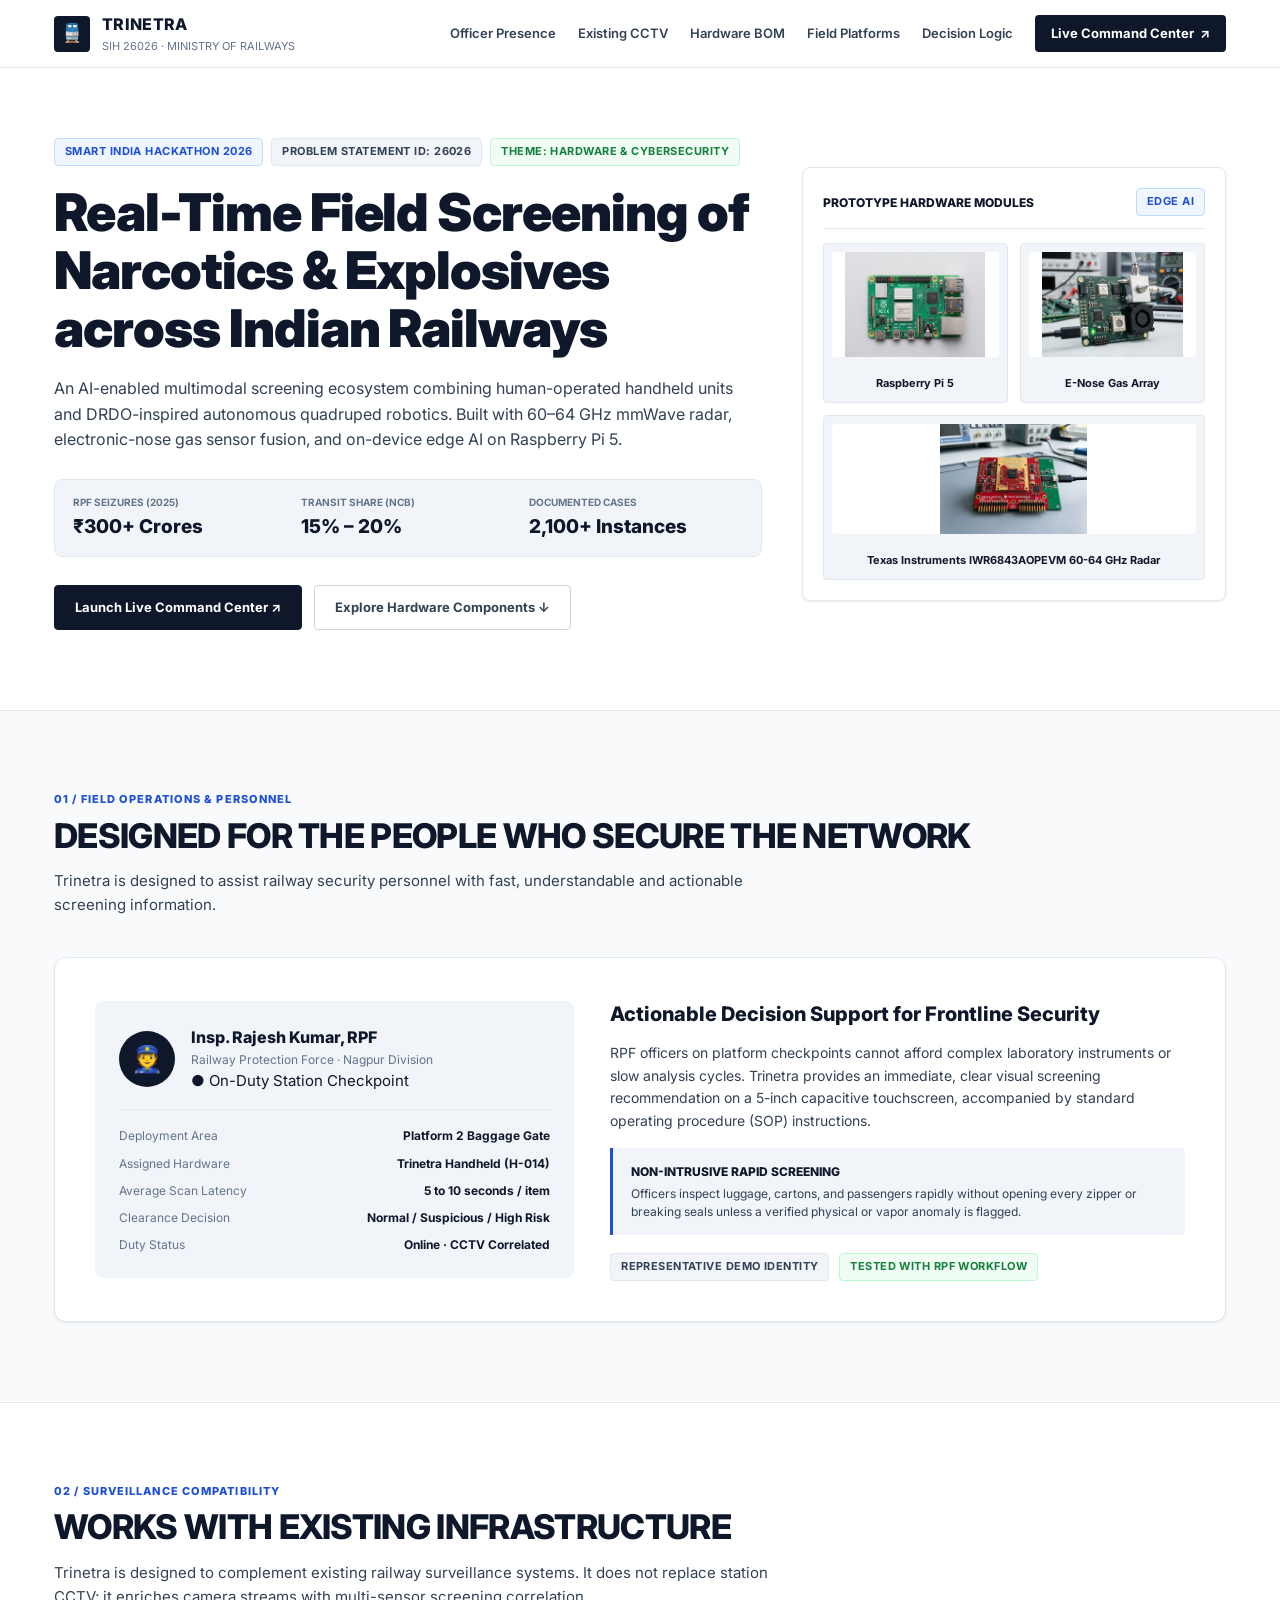
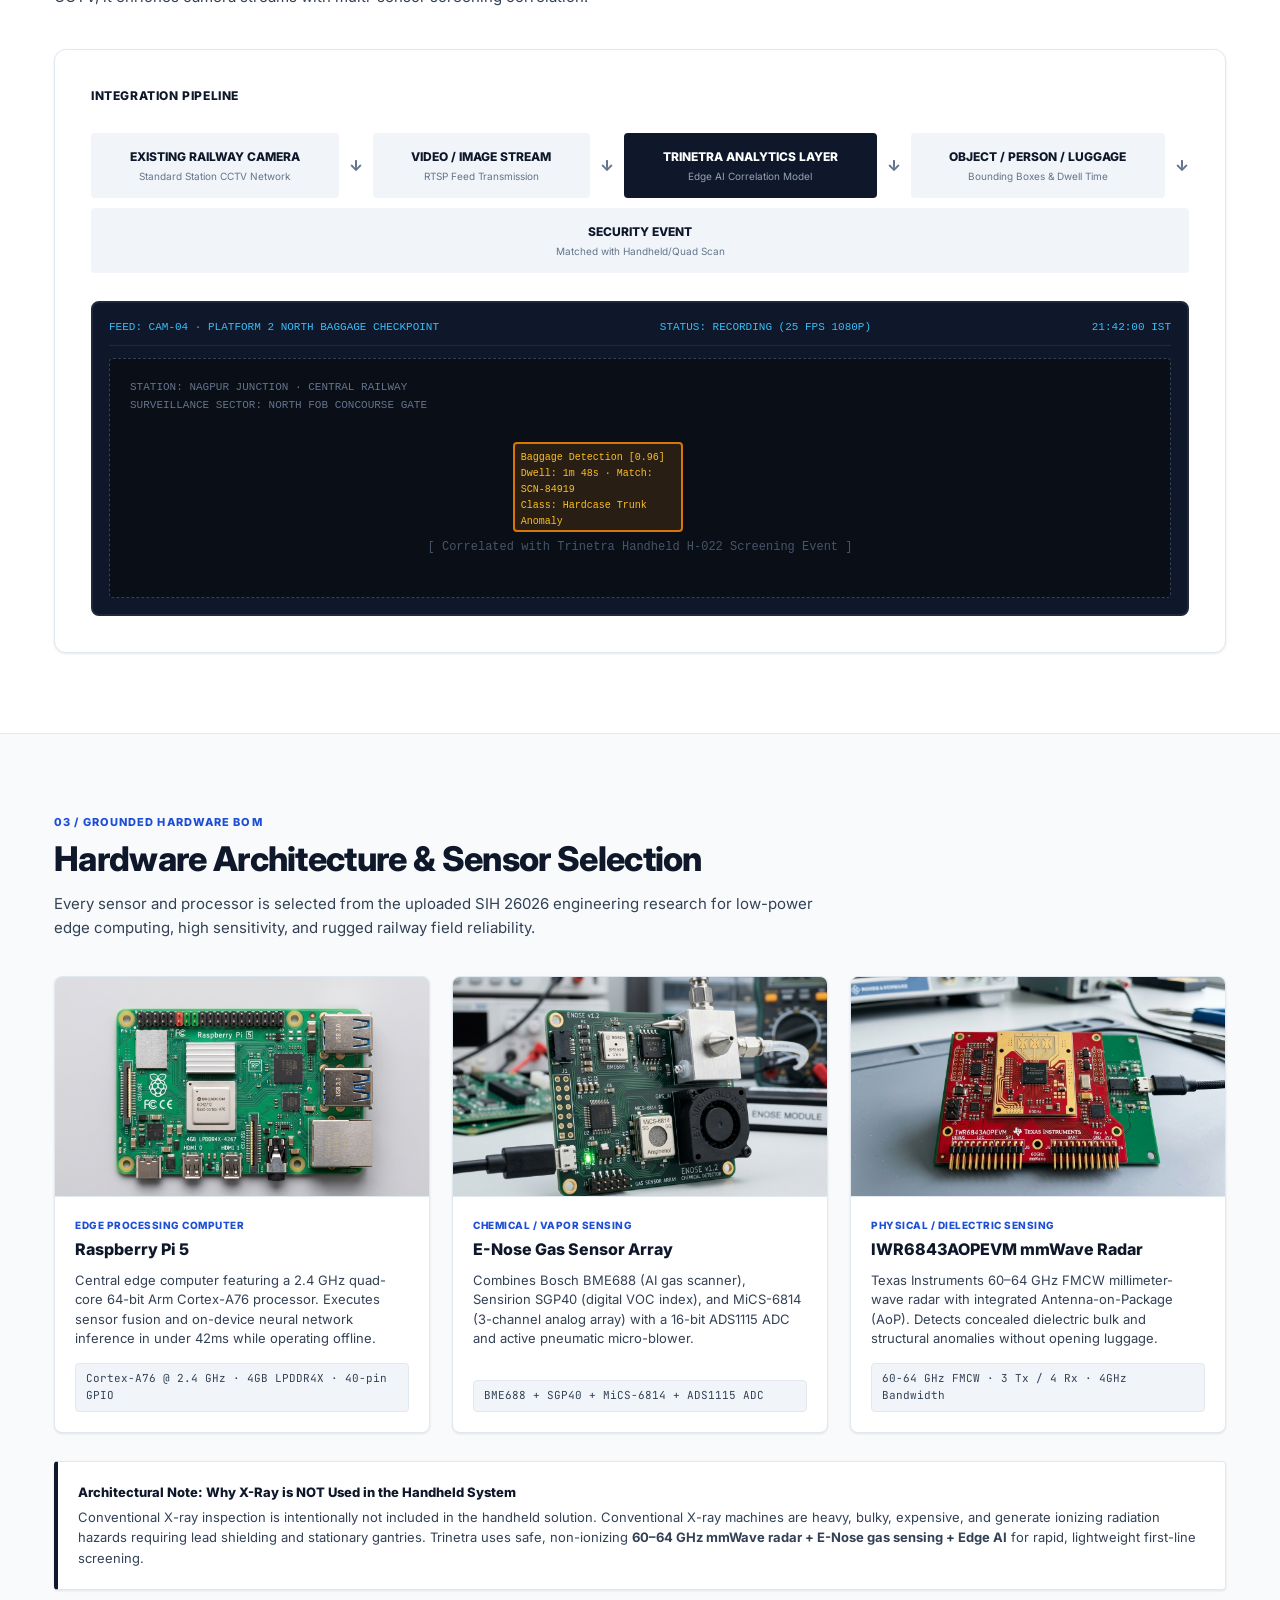
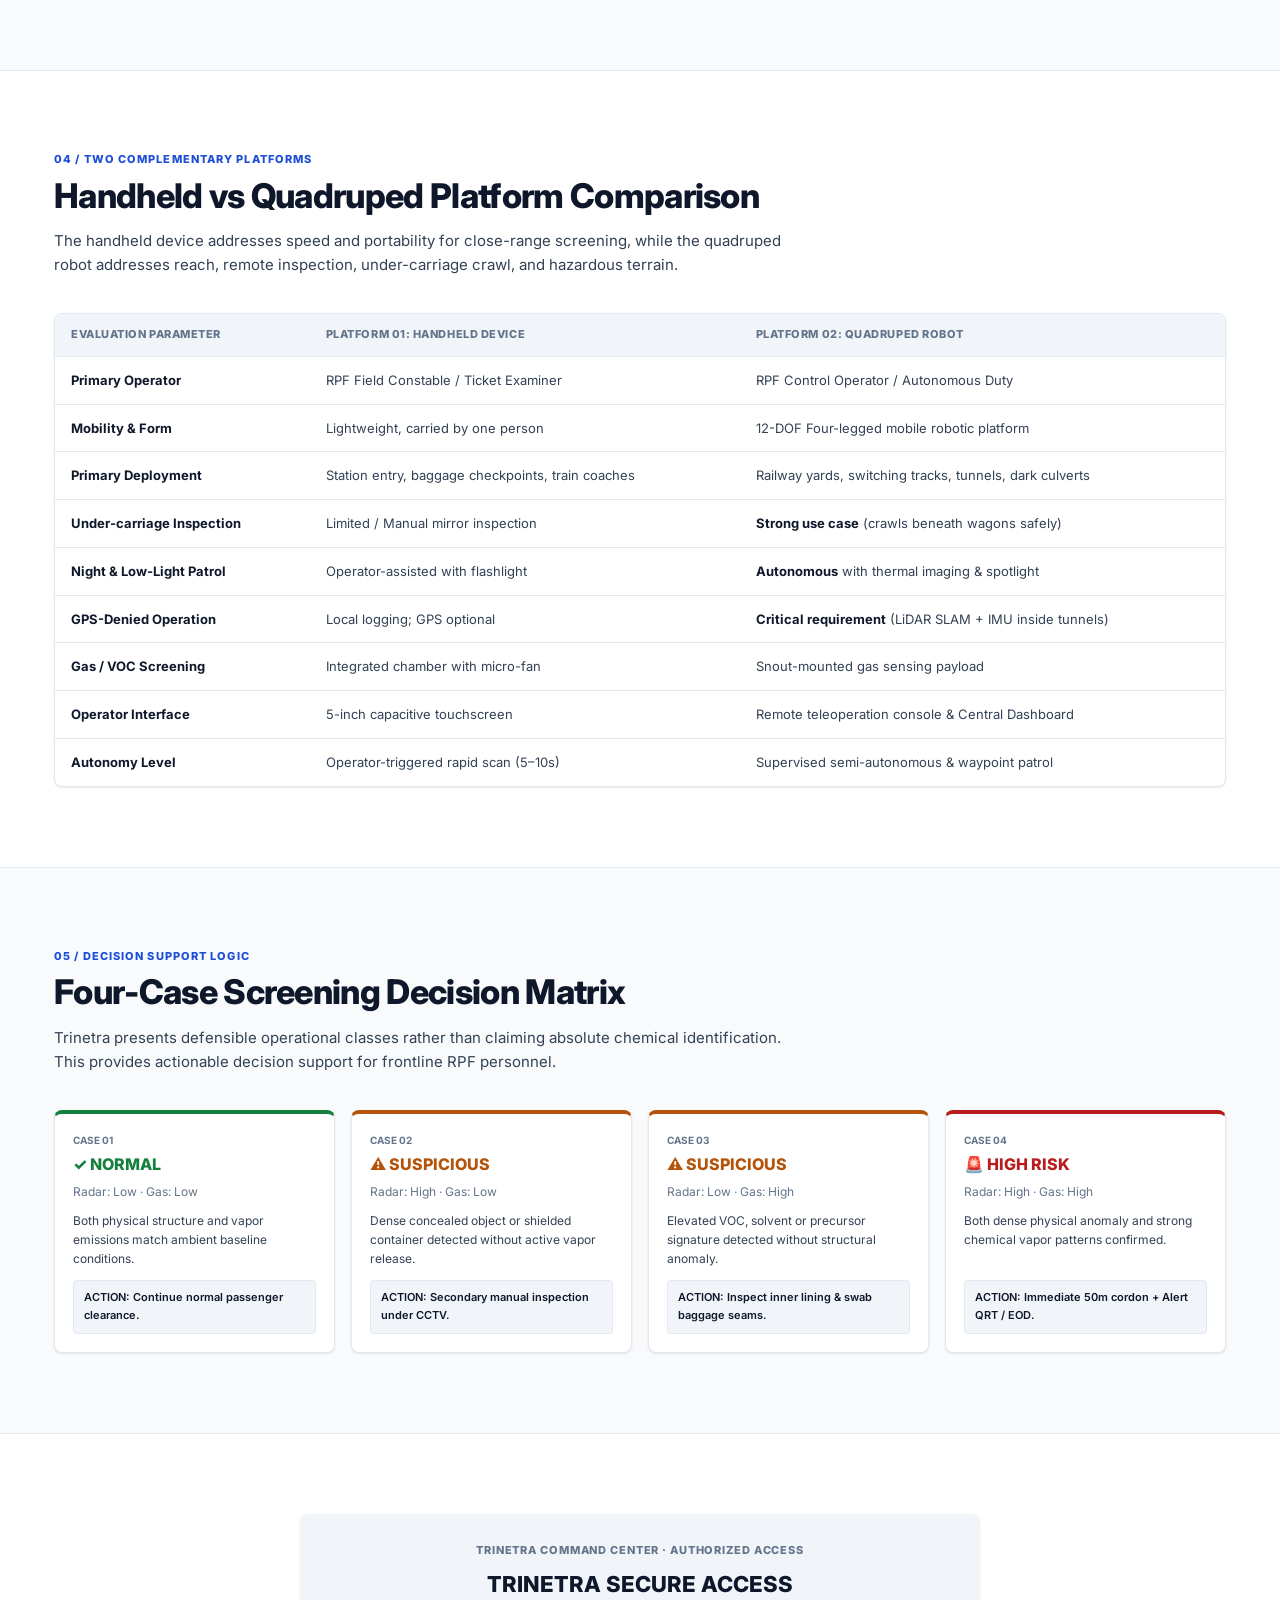
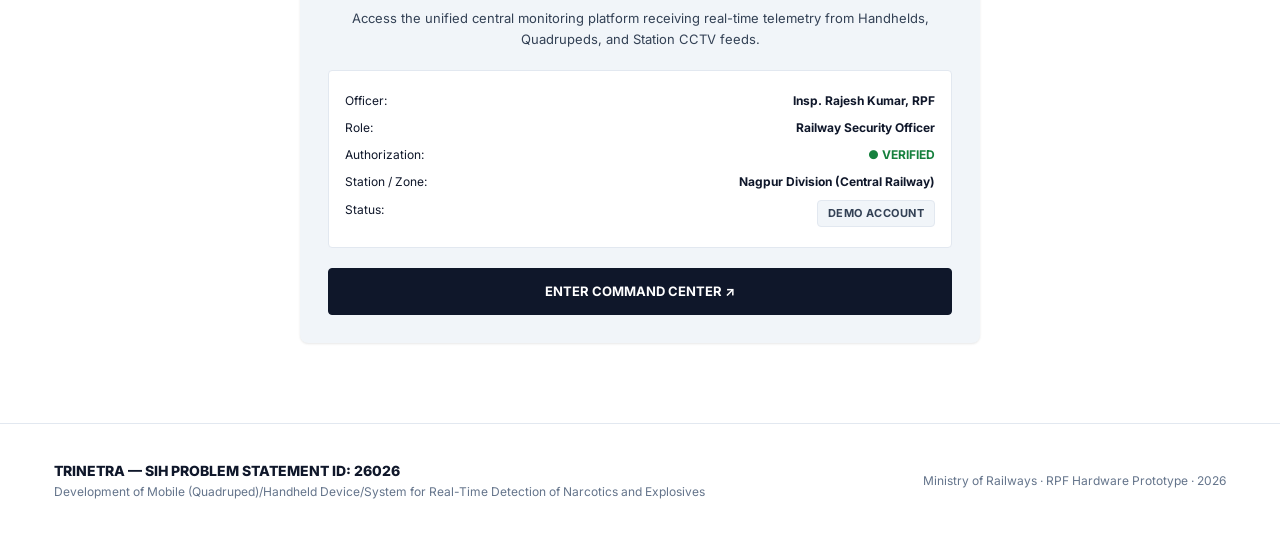
==== trinetra_v2/index.html @ 5d135a39 "Initial commit: TriNetra SIH 26026 website and command center" ====
<!doctype html>
<html lang="en">
<head>
  <meta charset="utf-8">
  <meta name="viewport" content="width=device-width, initial-scale=1">
  <title>TRINETRA — Railway Narcotics & Explosives Detection System (SIH 26026)</title>
  
  <!-- Clean High-Readability Fonts -->
  <link rel="preconnect" href="https://fonts.googleapis.com">
  <link rel="preconnect" href="https://fonts.gstatic.com" crossorigin>
  <link href="https://fonts.googleapis.com/css2?family=Inter:wght@400;500;600;700;800;900&family=JetBrains+Mono:wght@400;500;600&display=swap" rel="stylesheet">

  <style>
    /* ==========================================================================
       RESTRAINED RAILWAY CONTROL ROOM PALETTE
       Primary: Deep navy / charcoal
       Background: Very light neutral gray / off-white
       Surface: Pure white
       Text: Dark charcoal / navy
       Accent: Professional railway blue
       Status: Green (Clear), Amber (Check), Red (Alert), Gray (Offline)
       Rules: No neon, no excessive cyan, no cyberpunk, no glowing cards
       ========================================================================== */
    :root {
      --bg: #f8fafc;
      --surface: #ffffff;
      --surface-subtle: #f1f5f9;
      --border: #e2e8f0;
      --border-dark: #cbd5e1;

      --text-primary: #0f172a;
      --text-secondary: #334155;
      --text-muted: #64748b;
      --text-dim: #94a3b8;

      --navy: #0f172a;
      --navy-header: #0b192c;
      --blue: #1d4ed8;
      --blue-subtle: #eff6ff;
      --blue-border: #bfdbfe;

      --green: #15803d;
      --green-bg: #f0fdf4;
      --green-border: #bbf7d0;

      --amber: #b45309;
      --amber-bg: #fffbeb;
      --amber-border: #fed7aa;

      --red: #b91c1c;
      --red-bg: #fef2f2;
      --red-border: #fecaca;

      --radius-sm: 4px;
      --radius-md: 8px;
      --radius-lg: 12px;
      --radius-full: 9999px;

      --shadow-sm: 0 1px 3px rgba(0,0,0,0.06), 0 1px 2px rgba(0,0,0,0.04);
      --shadow-md: 0 4px 6px -1px rgba(0,0,0,0.06), 0 2px 4px -1px rgba(0,0,0,0.04);

      --max-w: 1220px;
    }

    * { box-sizing: border-box; margin: 0; padding: 0; }
    html { scroll-behavior: smooth; }
    body {
      background-color: var(--bg);
      color: var(--text-primary);
      font-family: 'Inter', -apple-system, BlinkMacSystemFont, "Segoe UI", Roboto, sans-serif;
      line-height: 1.6;
      font-size: 15px;
      -webkit-font-smoothing: antialiased;
    }

    a { color: inherit; text-decoration: none; }
    code { font-family: 'JetBrains Mono', monospace; font-size: 0.9em; }

    .container { max-width: var(--max-w); margin: 0 auto; padding: 0 24px; }
    .section { padding: 80px 0; border-top: 1px solid var(--border); }

    /* Restrained Badges */
    .badge {
      display: inline-flex;
      align-items: center;
      gap: 6px;
      padding: 4px 10px;
      border-radius: var(--radius-sm);
      font-size: 11px;
      font-weight: 700;
      letter-spacing: 0.04em;
      text-transform: uppercase;
      background: var(--surface-subtle);
      color: var(--text-secondary);
      border: 1px solid var(--border);
    }
    .badge.blue { background: var(--blue-subtle); color: var(--blue); border-color: var(--blue-border); }
    .badge.green { background: var(--green-bg); color: var(--green); border-color: var(--green-border); }
    .badge.amber { background: var(--amber-bg); color: var(--amber); border-color: var(--amber-border); }
    .badge.red { background: var(--red-bg); color: var(--red); border-color: var(--red-border); }

    /* Navigation */
    .navbar {
      height: 68px;
      background: #ffffff;
      border-bottom: 1px solid var(--border);
      position: sticky;
      top: 0;
      z-index: 1000;
    }
    .nav-inner {
      height: 100%;
      display: flex;
      align-items: center;
      justify-content: space-between;
    }
    .nav-brand {
      display: flex;
      align-items: center;
      gap: 12px;
    }
    .nav-logo-box {
      width: 36px;
      height: 36px;
      background: var(--navy);
      color: #ffffff;
      border-radius: var(--radius-sm);
      display: flex;
      align-items: center;
      justify-content: center;
      font-size: 18px;
      font-weight: 900;
    }
    .nav-title { font-size: 16px; font-weight: 800; letter-spacing: 0.02em; color: var(--navy); }
    .nav-sub { font-size: 11px; color: var(--text-muted); }
    .nav-links {
      display: flex;
      align-items: center;
      gap: 22px;
      font-size: 13px;
      font-weight: 600;
      color: var(--text-secondary);
    }
    .nav-links a:hover { color: var(--blue); }

    .btn-command-center {
      background: var(--navy);
      color: #ffffff !important;
      padding: 8px 16px;
      border-radius: var(--radius-sm);
      font-weight: 700;
      display: inline-flex;
      align-items: center;
      gap: 6px;
      transition: background 0.15s ease;
    }
    .btn-command-center:hover { background: #1e293b; }

    /* Hero */
    .hero {
      padding: 70px 0 80px;
      background: #ffffff;
    }
    .hero-grid {
      display: grid;
      grid-template-columns: 1.25fr 0.75fr;
      gap: 40px;
      align-items: center;
    }
    .hero-eyebrows {
      display: flex;
      gap: 8px;
      flex-wrap: wrap;
      margin-bottom: 18px;
    }
    .hero h1 {
      font-size: clamp(32px, 4.2vw, 52px);
      font-weight: 900;
      line-height: 1.12;
      letter-spacing: -0.02em;
      color: var(--navy);
      margin-bottom: 18px;
    }
    .hero p.lead {
      font-size: 16px;
      color: var(--text-secondary);
      line-height: 1.6;
      margin-bottom: 26px;
    }

    .hero-stats {
      display: grid;
      grid-template-columns: repeat(3, 1fr);
      gap: 14px;
      padding: 14px 18px;
      background: var(--surface-subtle);
      border: 1px solid var(--border);
      border-radius: var(--radius-md);
      margin-bottom: 28px;
    }
    .hero-stat small {
      display: block;
      font-size: 10px;
      font-weight: 700;
      text-transform: uppercase;
      color: var(--text-muted);
      margin-bottom: 2px;
    }
    .hero-stat b {
      font-size: 19px;
      font-weight: 800;
      color: var(--navy);
    }

    .hero-buttons { display: flex; gap: 12px; flex-wrap: wrap; }
    .btn {
      padding: 11px 20px;
      border-radius: var(--radius-sm);
      font-size: 13px;
      font-weight: 700;
      display: inline-flex;
      align-items: center;
      gap: 6px;
      cursor: pointer;
      transition: all 0.15s ease;
    }
    .btn.primary { background: var(--navy); color: #ffffff; border: 1px solid var(--navy); }
    .btn.primary:hover { background: #1e293b; }
    .btn.outline { background: #ffffff; color: var(--text-secondary); border: 1px solid var(--border-dark); }
    .btn.outline:hover { background: var(--surface-subtle); }

    /* Section Headings */
    .section-eyebrow {
      font-size: 11px;
      font-weight: 800;
      letter-spacing: 0.1em;
      text-transform: uppercase;
      color: var(--blue);
      margin-bottom: 6px;
    }
    .section-title {
      font-size: clamp(24px, 3vw, 34px);
      font-weight: 800;
      letter-spacing: -0.02em;
      color: var(--navy);
      line-height: 1.25;
      margin-bottom: 12px;
    }
    .section-desc {
      font-size: 15px;
      color: var(--text-secondary);
      max-width: 760px;
      line-height: 1.6;
    }

    /* ==========================================================================
       SECTION: REAL HUMAN / OFFICER PRESENCE
       ========================================================================== */
    .officer-section {
      background: #ffffff;
      border: 1px solid var(--border);
      border-radius: var(--radius-lg);
      padding: 40px;
      display: grid;
      grid-template-columns: 1fr 1.2fr;
      gap: 36px;
      align-items: center;
      box-shadow: var(--shadow-sm);
      margin-top: 40px;
    }
    .officer-badge-card {
      background: var(--surface-subtle);
      border: 1px solid var(--border-medium);
      border-radius: var(--radius-md);
      padding: 24px;
      display: flex;
      flex-direction: column;
      gap: 16px;
    }
    .officer-avatar-box {
      display: flex;
      align-items: center;
      gap: 16px;
      padding-bottom: 16px;
      border-bottom: 1px solid var(--border);
    }
    .officer-emblem {
      width: 56px;
      height: 56px;
      background: var(--navy);
      color: #ffffff;
      border-radius: 50%;
      display: flex;
      align-items: center;
      justify-content: center;
      font-size: 26px;
      font-weight: 900;
    }
    .officer-identity h4 { font-size: 16px; font-weight: 800; color: var(--navy); }
    .officer-identity div { font-size: 12px; color: var(--text-muted); }

    .officer-specs-list {
      display: flex;
      flex-direction: column;
      gap: 8px;
    }
    .officer-spec-item {
      display: flex;
      justify-content: space-between;
      font-size: 12px;
    }
    .officer-spec-item span { color: var(--text-muted); }
    .officer-spec-item b { color: var(--navy); }

    /* ==========================================================================
       SECTION: WORKS WITH EXISTING INFRASTRUCTURE (CCTV INTEGRATION)
       ========================================================================== */
    .cctv-infra-card {
      background: #ffffff;
      border: 1px solid var(--border);
      border-radius: var(--radius-lg);
      padding: 36px;
      box-shadow: var(--shadow-sm);
      margin-top: 40px;
    }
    .cctv-flow-container {
      display: flex;
      align-items: center;
      justify-content: space-between;
      margin: 28px 0;
      gap: 10px;
      flex-wrap: wrap;
    }
    .cctv-flow-node {
      background: var(--surface-subtle);
      border: 1px solid var(--border-medium);
      border-radius: var(--radius-sm);
      padding: 14px;
      text-align: center;
      flex-grow: 1;
    }
    .cctv-flow-node.active-node {
      background: var(--navy);
      color: #ffffff;
      border-color: var(--navy);
    }
    .cctv-flow-node.active-node small { color: #94a3b8; }
    .cctv-flow-title { font-size: 12px; font-weight: 800; text-transform: uppercase; margin-bottom: 2px; }
    .cctv-flow-node small { display: block; font-size: 10px; color: var(--text-muted); }
    .cctv-flow-arrow { font-weight: 800; color: var(--text-muted); }

    /* CCTV Camera Frame Display */
    .cctv-display-box {
      background: #0f172a;
      border-radius: var(--radius-md);
      padding: 16px;
      border: 2px solid #1e293b;
      color: #ffffff;
      position: relative;
    }
    .cctv-display-top {
      display: flex;
      justify-content: space-between;
      font-family: monospace;
      font-size: 11px;
      color: #38bdf8;
      margin-bottom: 12px;
      padding-bottom: 8px;
      border-bottom: 1px solid #1e293b;
    }
    .cctv-frame-mock {
      background: #090e17;
      border: 1px dashed #334155;
      height: 240px;
      border-radius: var(--radius-sm);
      position: relative;
      overflow: hidden;
      display: flex;
      align-items: center;
      justify-content: center;
    }
    .cctv-box-overlay {
      position: absolute;
      border: 2px solid #d97706;
      background: rgba(217, 119, 6, 0.15);
      border-radius: 4px;
      padding: 6px;
      font-family: monospace;
      font-size: 10px;
      color: #fbbf24;
      left: 38%;
      top: 35%;
      width: 170px;
      height: 90px;
      display: flex;
      flex-direction: column;
      justify-content: space-between;
    }

    /* ==========================================================================
       HARDWARE GALLERY (RASPBERRY PI 5, E-NOSE, MMWAVE RADAR)
       ========================================================================== */
    .hw-gallery-grid {
      display: grid;
      grid-template-columns: repeat(3, 1fr);
      gap: 22px;
      margin-top: 36px;
    }
    .hw-item-card {
      background: #ffffff;
      border: 1px solid var(--border);
      border-radius: var(--radius-md);
      overflow: hidden;
      box-shadow: var(--shadow-sm);
      display: flex;
      flex-direction: column;
      transition: transform 0.15s ease, box-shadow 0.15s ease;
    }
    .hw-item-card:hover {
      transform: translateY(-2px);
      box-shadow: var(--shadow-md);
      border-color: var(--border-dark);
    }
    .hw-img-container {
      width: 100%;
      height: 220px;
      background: #f8fafc;
      border-bottom: 1px solid var(--border);
      position: relative;
      overflow: hidden;
    }
    .hw-img-container img {
      width: 100%;
      height: 100%;
      object-fit: cover;
    }
    .hw-item-body {
      padding: 20px;
      display: flex;
      flex-direction: column;
      flex-grow: 1;
      justify-content: space-between;
    }
    .hw-tag {
      font-size: 10px;
      font-weight: 800;
      text-transform: uppercase;
      letter-spacing: 0.05em;
      color: var(--blue);
      margin-bottom: 4px;
    }
    .hw-name {
      font-size: 16px;
      font-weight: 800;
      color: var(--navy);
      margin-bottom: 8px;
    }
    .hw-text {
      font-size: 13px;
      color: var(--text-secondary);
      line-height: 1.5;
      margin-bottom: 14px;
    }
    .hw-spec-pill {
      background: var(--surface-subtle);
      border: 1px solid var(--border);
      padding: 6px 10px;
      border-radius: var(--radius-sm);
      font-size: 11px;
      color: var(--text-secondary);
      font-family: 'JetBrains Mono', monospace;
    }

    /* Comparison Table */
    .compare-container {
      background: #ffffff;
      border: 1px solid var(--border);
      border-radius: var(--radius-md);
      overflow: hidden;
      box-shadow: var(--shadow-sm);
      margin-top: 36px;
    }
    .clean-table {
      width: 100%;
      border-collapse: collapse;
      font-size: 13px;
      text-align: left;
    }
    .clean-table th {
      background: var(--surface-subtle);
      padding: 12px 16px;
      font-size: 11px;
      font-weight: 800;
      text-transform: uppercase;
      letter-spacing: 0.05em;
      color: var(--text-muted);
      border-bottom: 1px solid var(--border);
    }
    .clean-table td {
      padding: 13px 16px;
      border-bottom: 1px solid var(--border);
      color: var(--text-secondary);
    }
    .clean-table tr:last-child td { border-bottom: none; }
    .clean-table tr:hover td { background: var(--surface-subtle); }
    .clean-table td b { color: var(--navy); }

    /* Four-Case Decision Matrix */
    .decision-grid {
      display: grid;
      grid-template-columns: repeat(4, 1fr);
      gap: 16px;
      margin-top: 36px;
    }
    .decision-card {
      background: #ffffff;
      border: 1px solid var(--border);
      border-radius: var(--radius-md);
      padding: 18px;
      box-shadow: var(--shadow-sm);
      display: flex;
      flex-direction: column;
      justify-content: space-between;
    }
    .decision-card.c-normal { border-top: 4px solid var(--green); }
    .decision-card.c-check { border-top: 4px solid var(--amber); }
    .decision-card.c-alert { border-top: 4px solid var(--red); }
    .decision-top { margin-bottom: 12px; }
    .decision-label { font-size: 10px; font-weight: 700; text-transform: uppercase; color: var(--text-muted); }
    .decision-heading { font-size: 16px; font-weight: 800; margin: 4px 0; }
    .decision-heading.green { color: var(--green); }
    .decision-heading.amber { color: var(--amber); }
    .decision-heading.red { color: var(--red); }
    .decision-criteria { font-size: 12px; color: var(--text-muted); margin-bottom: 10px; }
    .decision-sop {
      background: var(--surface-subtle);
      border: 1px solid var(--border);
      padding: 8px 10px;
      border-radius: var(--radius-sm);
      font-size: 11px;
      font-weight: 600;
      color: var(--text-primary);
    }

    /* Command Center Callout Banner */
    .banner-cta {
      background: var(--navy);
      color: #ffffff;
      border-radius: var(--radius-md);
      padding: 44px;
      text-align: center;
      margin-top: 60px;
    }
    .banner-cta h2 { font-size: 28px; font-weight: 900; margin-bottom: 12px; }
    .banner-cta p { font-size: 15px; color: #cbd5e1; max-width: 640px; margin: 0 auto 24px; }

    /* Footer */
    .footer {
      background: #ffffff;
      border-top: 1px solid var(--border);
      padding: 36px 0;
      font-size: 12px;
      color: var(--text-muted);
    }
    .footer-inner {
      display: flex;
      justify-content: space-between;
      align-items: center;
      flex-wrap: wrap;
      gap: 16px;
    }

    /* Responsive */
    @media (max-width: 1024px) {
      .hero-grid, .officer-section { grid-template-columns: 1fr; }
      .hw-gallery-grid, .decision-grid { grid-template-columns: repeat(2, 1fr); }
    }
    @media (max-width: 640px) {
      .hw-gallery-grid, .decision-grid { grid-template-columns: 1fr; }
      .hero-stats { grid-template-columns: 1fr; }
      .nav-links { display: none; }
    }
  </style>
</head>
<body>

  <!-- =====================================================================
       NAVIGATION
       ===================================================================== -->
  <header class="navbar">
    <div class="container nav-inner">
      <a href="index.html" class="nav-brand">
        <div class="nav-logo-box">🚆</div>
        <div>
          <div class="nav-title">TRINETRA</div>
          <div class="nav-sub">SIH 26026 · MINISTRY OF RAILWAYS</div>
        </div>
      </a>

      <nav class="nav-links">
        <a href="#officer">Officer Presence</a>
        <a href="#infrastructure">Existing CCTV</a>
        <a href="#hardware">Hardware BOM</a>
        <a href="#platforms">Field Platforms</a>
        <a href="#decision">Decision Logic</a>
        <a href="command_center.html" class="btn-command-center">
          <span>Live Command Center</span>
          <span>↗</span>
        </a>
      </nav>
    </div>
  </header>

  <!-- =====================================================================
       HERO SECTION
       ===================================================================== -->
  <section class="hero">
    <div class="container hero-grid">
      <div>
        <div class="hero-eyebrows">
          <span class="badge blue">Smart India Hackathon 2026</span>
          <span class="badge">Problem Statement ID: 26026</span>
          <span class="badge green">Theme: Hardware & Cybersecurity</span>
        </div>

        <h1>
          Real-Time Field Screening of Narcotics & Explosives across Indian Railways
        </h1>

        <p class="lead">
          An AI-enabled multimodal screening ecosystem combining human-operated handheld units and DRDO-inspired autonomous quadruped robotics. Built with 60–64 GHz mmWave radar, electronic-nose gas sensor fusion, and on-device edge AI on Raspberry Pi 5.
        </p>

        <!-- Document Metrics -->
        <div class="hero-stats">
          <div class="hero-stat">
            <small>RPF Seizures (2025)</small>
            <b>₹300+ Crores</b>
          </div>
          <div class="hero-stat">
            <small>Transit Share (NCB)</small>
            <b>15% – 20%</b>
          </div>
          <div class="hero-stat">
            <small>Documented Cases</small>
            <b>2,100+ Instances</b>
          </div>
        </div>

        <div class="hero-buttons">
          <a href="command_center.html" class="btn primary">
            <span>Launch Live Command Center ↗</span>
          </a>
          <a href="#hardware" class="btn outline">
            <span>Explore Hardware Components ↓</span>
          </a>
        </div>
      </div>

      <!-- Right Stage: Hardware Preview Box -->
      <div class="hero-card" style="background:#ffffff; border:1px solid var(--border); border-radius:var(--radius-md); padding:20px; box-shadow:var(--shadow-sm);">
        <div style="display:flex; justify-content:space-between; align-items:center; padding-bottom:12px; border-bottom:1px solid var(--border); margin-bottom:14px;">
          <span style="font-size:12px; font-weight:800; text-transform:uppercase; color:var(--navy);">Prototype Hardware Modules</span>
          <span class="badge blue">Edge AI</span>
        </div>

        <div style="display:grid; grid-template-columns:1fr 1fr; gap:12px; margin-bottom:12px;">
          <div style="background:var(--surface-subtle); border:1px solid var(--border); border-radius:var(--radius-sm); padding:8px; text-align:center;">
            <img src="assets/raspberry_pi_5.jpg" alt="Raspberry Pi 5" style="width:100%; height:105px; object-fit:contain; border-radius:4px; margin-bottom:6px; background:#fff;">
            <span style="font-size:11px; font-weight:700;">Raspberry Pi 5</span>
          </div>
          <div style="background:var(--surface-subtle); border:1px solid var(--border); border-radius:var(--radius-sm); padding:8px; text-align:center;">
            <img src="assets/enose_sensor.jpg" alt="E-Nose Gas Array" style="width:100%; height:105px; object-fit:contain; border-radius:4px; margin-bottom:6px; background:#fff;">
            <span style="font-size:11px; font-weight:700;">E-Nose Gas Array</span>
          </div>
        </div>

        <div style="background:var(--surface-subtle); border:1px solid var(--border); border-radius:var(--radius-sm); padding:8px; text-align:center;">
          <img src="assets/mmwave_radar.jpg" alt="IWR6843AOPEVM mmWave Radar" style="width:100%; height:110px; object-fit:contain; border-radius:4px; margin-bottom:6px; background:#fff;">
          <span style="font-size:11px; font-weight:700;">Texas Instruments IWR6843AOPEVM 60-64 GHz Radar</span>
        </div>
      </div>
    </div>
  </section>

  <!-- =====================================================================
       SECTION: REAL HUMAN / OFFICER PRESENCE
       ===================================================================== -->
  <section class="section" id="officer">
    <div class="container">
      <div class="section-eyebrow">01 / FIELD OPERATIONS & PERSONNEL</div>
      <h2 class="section-title">DESIGNED FOR THE PEOPLE WHO SECURE THE NETWORK</h2>
      <p class="section-desc">
        Trinetra is designed to assist railway security personnel with fast, understandable and actionable screening information.
      </p>

      <div class="officer-section">
        <!-- Representative Security Officer Card -->
        <div class="officer-badge-card">
          <div class="officer-avatar-box">
            <div class="officer-emblem">👮</div>
            <div class="officer-identity">
              <h4>Insp. Rajesh Kumar, RPF</h4>
              <div>Railway Protection Force · Nagpur Division</div>
              <span class="status-tag clear" style="margin-top:4px;">● On-Duty Station Checkpoint</span>
            </div>
          </div>

          <div class="officer-specs-list">
            <div class="officer-spec-item"><span>Deployment Area</span><b>Platform 2 Baggage Gate</b></div>
            <div class="officer-spec-item"><span>Assigned Hardware</span><b>Trinetra Handheld (H-014)</b></div>
            <div class="officer-spec-item"><span>Average Scan Latency</span><b>5 to 10 seconds / item</b></div>
            <div class="officer-spec-item"><span>Clearance Decision</span><b>Normal / Suspicious / High Risk</b></div>
            <div class="officer-spec-item"><span>Duty Status</span><b>Online · CCTV Correlated</b></div>
          </div>
        </div>

        <!-- Descriptive Operational Text -->
        <div>
          <h3 style="font-size:20px; font-weight:800; color:var(--navy); margin-bottom:12px;">
            Actionable Decision Support for Frontline Security
          </h3>
          <p style="font-size:14px; color:var(--text-secondary); line-height:1.6; margin-bottom:16px;">
            RPF officers on platform checkpoints cannot afford complex laboratory instruments or slow analysis cycles. Trinetra provides an immediate, clear visual screening recommendation on a 5-inch capacitive touchscreen, accompanied by standard operating procedure (SOP) instructions.
          </p>

          <div style="background:var(--surface-subtle); border-left:3px solid var(--blue); padding:14px 18px; border-radius:0 4px 4px 0; margin-bottom:18px;">
            <div style="font-size:12px; font-weight:800; color:var(--navy); text-transform:uppercase; margin-bottom:4px;">NON-INTRUSIVE RAPID SCREENING</div>
            <p style="font-size:12px; color:var(--text-secondary); line-height:1.5;">
              Officers inspect luggage, cartons, and passengers rapidly without opening every zipper or breaking seals unless a verified physical or vapor anomaly is flagged.
            </p>
          </div>

          <div style="display:flex; gap:10px;">
            <span class="badge">Representative Demo Identity</span>
            <span class="badge green">Tested with RPF Workflow</span>
          </div>
        </div>
      </div>
    </div>
  </section>

  <!-- =====================================================================
       SECTION: WORKS WITH EXISTING INFRASTRUCTURE (CCTV INTEGRATION)
       ===================================================================== -->
  <section class="section" id="infrastructure" style="background:#ffffff;">
    <div class="container">
      <div class="section-eyebrow">02 / SURVEILLANCE COMPATIBILITY</div>
      <h2 class="section-title">WORKS WITH EXISTING INFRASTRUCTURE</h2>
      <p class="section-desc">
        Trinetra is designed to complement existing railway surveillance systems. It does not replace station CCTV; it enriches camera streams with multi-sensor screening correlation.
      </p>

      <div class="cctv-infra-card">
        <!-- Exact Architecture Pipeline from prompt -->
        <div style="font-size:12px; font-weight:800; text-transform:uppercase; color:var(--navy); letter-spacing:0.05em;">
          INTEGRATION PIPELINE
        </div>

        <div class="cctv-flow-container">
          <div class="cctv-flow-node">
            <div class="cctv-flow-title">EXISTING RAILWAY CAMERA</div>
            <small>Standard Station CCTV Network</small>
          </div>
          <div class="cctv-flow-arrow">↓</div>
          <div class="cctv-flow-node">
            <div class="cctv-flow-title">VIDEO / IMAGE STREAM</div>
            <small>RTSP Feed Transmission</small>
          </div>
          <div class="cctv-flow-arrow">↓</div>
          <div class="cctv-flow-node active-node">
            <div class="cctv-flow-title">TRINETRA ANALYTICS LAYER</div>
            <small>Edge AI Correlation Model</small>
          </div>
          <div class="cctv-flow-arrow">↓</div>
          <div class="cctv-flow-node">
            <div class="cctv-flow-title">OBJECT / PERSON / LUGGAGE</div>
            <small>Bounding Boxes & Dwell Time</small>
          </div>
          <div class="cctv-flow-arrow">↓</div>
          <div class="cctv-flow-node" style="border-color:var(--amber);">
            <div class="cctv-flow-title">SECURITY EVENT</div>
            <small>Matched with Handheld/Quad Scan</small>
          </div>
        </div>

        <!-- Realistic Railway CCTV Frame View -->
        <div class="cctv-display-box">
          <div class="cctv-display-top">
            <span>FEED: CAM-04 · PLATFORM 2 NORTH BAGGAGE CHECKPOINT</span>
            <span>STATUS: RECORDING (25 FPS 1080P)</span>
            <span>21:42:00 IST</span>
          </div>

          <div class="cctv-frame-mock">
            <div style="position:absolute; left:20px; top:20px; font-size:11px; color:#64748b; font-family:monospace;">
              STATION: NAGPUR JUNCTION · CENTRAL RAILWAY<br>
              SURVEILLANCE SECTOR: NORTH FOB CONCOURSE GATE
            </div>

            <!-- Analytics Overlay Box -->
            <div class="cctv-box-overlay">
              <span>Baggage Detection [0.96]</span>
              <span>Dwell: 1m 48s · Match: SCN-84919</span>
              <span>Class: Hardcase Trunk Anomaly</span>
            </div>

            <div style="font-size:12px; color:#475569; font-family:monospace; margin-top:140px;">
              [ Correlated with Trinetra Handheld H-022 Screening Event ]
            </div>
          </div>
        </div>
      </div>
    </div>
  </section>

  <!-- =====================================================================
       SECTION: HARDWARE BOM & IMAGES
       ===================================================================== -->
  <section class="section" id="hardware">
    <div class="container">
      <div class="section-eyebrow">03 / GROUNDED HARDWARE BOM</div>
      <h2 class="section-title">Hardware Architecture & Sensor Selection</h2>
      <p class="section-desc">
        Every sensor and processor is selected from the uploaded SIH 26026 engineering research for low-power edge computing, high sensitivity, and rugged railway field reliability.
      </p>

      <div class="hw-gallery-grid">
        <!-- 1. Raspberry Pi 5 -->
        <div class="hw-item-card">
          <div class="hw-img-container">
            <img src="assets/raspberry_pi_5.jpg" alt="Raspberry Pi 5 Single Board Computer">
          </div>
          <div class="hw-item-body">
            <div>
              <div class="hw-tag">Edge Processing Computer</div>
              <h3 class="hw-name">Raspberry Pi 5</h3>
              <p class="hw-text">
                Central edge computer featuring a 2.4 GHz quad-core 64-bit Arm Cortex-A76 processor. Executes sensor fusion and on-device neural network inference in under 42ms while operating offline.
              </p>
            </div>
            <div class="hw-spec-pill">Cortex-A76 @ 2.4 GHz · 4GB LPDDR4X · 40-pin GPIO</div>
          </div>
        </div>

        <!-- 2. E-Nose Sensor Array -->
        <div class="hw-item-card">
          <div class="hw-img-container">
            <img src="assets/enose_sensor.jpg" alt="E-Nose Gas Sensor Array Module">
          </div>
          <div class="hw-item-body">
            <div>
              <div class="hw-tag">Chemical / Vapor Sensing</div>
              <h3 class="hw-name">E-Nose Gas Sensor Array</h3>
              <p class="hw-text">
                Combines Bosch BME688 (AI gas scanner), Sensirion SGP40 (digital VOC index), and MiCS-6814 (3-channel analog array) with a 16-bit ADS1115 ADC and active pneumatic micro-blower.
              </p>
            </div>
            <div class="hw-spec-pill">BME688 + SGP40 + MiCS-6814 + ADS1115 ADC</div>
          </div>
        </div>

        <!-- 3. mmWave Radar -->
        <div class="hw-item-card">
          <div class="hw-img-container">
            <img src="assets/mmwave_radar.jpg" alt="Texas Instruments IWR6843AOPEVM mmWave Radar">
          </div>
          <div class="hw-item-body">
            <div>
              <div class="hw-tag">Physical / Dielectric Sensing</div>
              <h3 class="hw-name">IWR6843AOPEVM mmWave Radar</h3>
              <p class="hw-text">
                Texas Instruments 60–64 GHz FMCW millimeter-wave radar with integrated Antenna-on-Package (AoP). Detects concealed dielectric bulk and structural anomalies without opening luggage.
              </p>
            </div>
            <div class="hw-spec-pill">60-64 GHz FMCW · 3 Tx / 4 Rx · 4GHz Bandwidth</div>
          </div>
        </div>
      </div>

      <!-- Why X-Ray is NOT used Notice -->
      <div style="background:#ffffff; border:1px solid var(--border); border-left:4px solid var(--navy); border-radius:var(--radius-sm); padding:20px; margin-top:28px; box-shadow:var(--shadow-sm);">
        <div style="font-size:13px; font-weight:800; color:var(--navy); margin-bottom:4px;">
          Architectural Note: Why X-Ray is NOT Used in the Handheld System
        </div>
        <p style="font-size:13px; color:var(--text-secondary); line-height:1.6;">
          Conventional X-ray inspection is intentionally not included in the handheld solution. Conventional X-ray machines are heavy, bulky, expensive, and generate ionizing radiation hazards requiring lead shielding and stationary gantries. Trinetra uses safe, non-ionizing <b>60–64 GHz mmWave radar + E-Nose gas sensing + Edge AI</b> for rapid, lightweight first-line screening.
        </p>
      </div>
    </div>
  </section>

  <!-- =====================================================================
       SECTION: PLATFORMS COMPARISON
       ===================================================================== -->
  <section class="section" id="platforms" style="background:#ffffff;">
    <div class="container">
      <div class="section-eyebrow">04 / TWO COMPLEMENTARY PLATFORMS</div>
      <h2 class="section-title">Handheld vs Quadruped Platform Comparison</h2>
      <p class="section-desc">
        The handheld device addresses speed and portability for close-range screening, while the quadruped robot addresses reach, remote inspection, under-carriage crawl, and hazardous terrain.
      </p>

      <div class="compare-container">
        <table class="clean-table">
          <thead>
            <tr>
              <th>Evaluation Parameter</th>
              <th>Platform 01: Handheld Device</th>
              <th>Platform 02: Quadruped Robot</th>
            </tr>
          </thead>
          <tbody>
            <tr>
              <td><b>Primary Operator</b></td>
              <td>RPF Field Constable / Ticket Examiner</td>
              <td>RPF Control Operator / Autonomous Duty</td>
            </tr>
            <tr>
              <td><b>Mobility & Form</b></td>
              <td>Lightweight, carried by one person</td>
              <td>12-DOF Four-legged mobile robotic platform</td>
            </tr>
            <tr>
              <td><b>Primary Deployment</b></td>
              <td>Station entry, baggage checkpoints, train coaches</td>
              <td>Railway yards, switching tracks, tunnels, dark culverts</td>
            </tr>
            <tr>
              <td><b>Under-carriage Inspection</b></td>
              <td>Limited / Manual mirror inspection</td>
              <td><b>Strong use case</b> (crawls beneath wagons safely)</td>
            </tr>
            <tr>
              <td><b>Night & Low-Light Patrol</b></td>
              <td>Operator-assisted with flashlight</td>
              <td><b>Autonomous</b> with thermal imaging & spotlight</td>
            </tr>
            <tr>
              <td><b>GPS-Denied Operation</b></td>
              <td>Local logging; GPS optional</td>
              <td><b>Critical requirement</b> (LiDAR SLAM + IMU inside tunnels)</td>
            </tr>
            <tr>
              <td><b>Gas / VOC Screening</b></td>
              <td>Integrated chamber with micro-fan</td>
              <td>Snout-mounted gas sensing payload</td>
            </tr>
            <tr>
              <td><b>Operator Interface</b></td>
              <td>5-inch capacitive touchscreen</td>
              <td>Remote teleoperation console & Central Dashboard</td>
            </tr>
            <tr>
              <td><b>Autonomy Level</b></td>
              <td>Operator-triggered rapid scan (5–10s)</td>
              <td>Supervised semi-autonomous & waypoint patrol</td>
            </tr>
          </tbody>
        </table>
      </div>
    </div>
  </section>

  <!-- =====================================================================
       SECTION: FOUR-CASE DECISION MATRIX
       ===================================================================== -->
  <section class="section" id="decision">
    <div class="container">
      <div class="section-eyebrow">05 / DECISION SUPPORT LOGIC</div>
      <h2 class="section-title">Four-Case Screening Decision Matrix</h2>
      <p class="section-desc">
        Trinetra presents defensible operational classes rather than claiming absolute chemical identification. This provides actionable decision support for frontline RPF personnel.
      </p>

      <div class="decision-grid">
        <div class="decision-card c-normal">
          <div class="decision-top">
            <div class="decision-label">Case 01</div>
            <div class="decision-heading green">✓ NORMAL</div>
            <div class="decision-criteria">Radar: Low · Gas: Low</div>
            <p style="font-size: 12px; color: var(--text-secondary);">Both physical structure and vapor emissions match ambient baseline conditions.</p>
          </div>
          <div class="decision-sop">ACTION: Continue normal passenger clearance.</div>
        </div>

        <div class="decision-card c-check">
          <div class="decision-top">
            <div class="decision-label">Case 02</div>
            <div class="decision-heading amber">⚠️ SUSPICIOUS</div>
            <div class="decision-criteria">Radar: High · Gas: Low</div>
            <p style="font-size: 12px; color: var(--text-secondary);">Dense concealed object or shielded container detected without active vapor release.</p>
          </div>
          <div class="decision-sop">ACTION: Secondary manual inspection under CCTV.</div>
        </div>

        <div class="decision-card c-check">
          <div class="decision-top">
            <div class="decision-label">Case 03</div>
            <div class="decision-heading amber">⚠️ SUSPICIOUS</div>
            <div class="decision-criteria">Radar: Low · Gas: High</div>
            <p style="font-size: 12px; color: var(--text-secondary);">Elevated VOC, solvent or precursor signature detected without structural anomaly.</p>
          </div>
          <div class="decision-sop">ACTION: Inspect inner lining & swab baggage seams.</div>
        </div>

        <div class="decision-card c-alert">
          <div class="decision-top">
            <div class="decision-label">Case 04</div>
            <div class="decision-heading red">🚨 HIGH RISK</div>
            <div class="decision-criteria">Radar: High · Gas: High</div>
            <p style="font-size: 12px; color: var(--text-secondary);">Both dense physical anomaly and strong chemical vapor patterns confirmed.</p>
          </div>
          <div class="decision-sop">ACTION: Immediate 50m cordon + Alert QRT / EOD.</div>
        </div>
      </div>
    </div>
  </section>

  <!-- =====================================================================
       TRINETRA SECURE ACCESS & CALL TO ACTION
       ===================================================================== -->
  <section class="section" style="background:#ffffff;">
    <div class="container">
      <div style="max-width:680px; margin:0 auto; background:var(--surface-subtle); border:1px solid var(--border-medium); border-radius:var(--radius-md); padding:28px; box-shadow:var(--shadow-sm); text-align:center;">
        <div style="font-size:11px; font-weight:800; letter-spacing:0.08em; text-transform:uppercase; color:var(--text-muted); margin-bottom:8px;">
          TRINETRA COMMAND CENTER · AUTHORIZED ACCESS
        </div>
        <h3 style="font-size:22px; font-weight:800; color:var(--navy); margin-bottom:6px;">
          TRINETRA SECURE ACCESS
        </h3>
        <p style="font-size:13px; color:var(--text-secondary); margin-bottom:20px;">
          Access the unified central monitoring platform receiving real-time telemetry from Handhelds, Quadrupeds, and Station CCTV feeds.
        </p>

        <div style="background:#ffffff; border:1px solid var(--border); border-radius:var(--radius-sm); padding:16px; text-align:left; margin-bottom:20px;">
          <div class="cc-spec-row" style="display:flex; justify-content:space-between; font-size:12px; padding:4px 0;"><span>Officer:</span><b>Insp. Rajesh Kumar, RPF</b></div>
          <div class="cc-spec-row" style="display:flex; justify-content:space-between; font-size:12px; padding:4px 0;"><span>Role:</span><b>Railway Security Officer</b></div>
          <div class="cc-spec-row" style="display:flex; justify-content:space-between; font-size:12px; padding:4px 0;"><span>Authorization:</span><span style="color:var(--green); font-weight:700;">● VERIFIED</span></div>
          <div class="cc-spec-row" style="display:flex; justify-content:space-between; font-size:12px; padding:4px 0;"><span>Station / Zone:</span><b>Nagpur Division (Central Railway)</b></div>
          <div class="cc-spec-row" style="display:flex; justify-content:space-between; font-size:12px; padding:4px 0; border-bottom:none;"><span>Status:</span><span class="badge">DEMO ACCOUNT</span></div>
        </div>

        <a href="command_center.html" class="btn primary" style="width:100%; justify-content:center; padding:12px;">
          <span>ENTER COMMAND CENTER ↗</span>
        </a>
      </div>
    </div>
  </section>

  <!-- =====================================================================
       FOOTER
       ===================================================================== -->
  <footer class="footer">
    <div class="container footer-inner">
      <div>
        <div style="font-weight: 800; color: var(--navy); font-size: 14px;">TRINETRA — SIH PROBLEM STATEMENT ID: 26026</div>
        <div>Development of Mobile (Quadruped)/Handheld Device/System for Real-Time Detection of Narcotics and Explosives</div>
      </div>
      <div>
        <span>Ministry of Railways · RPF Hardware Prototype · 2026</span>
      </div>
    </div>
  </footer>

</body>
</html>
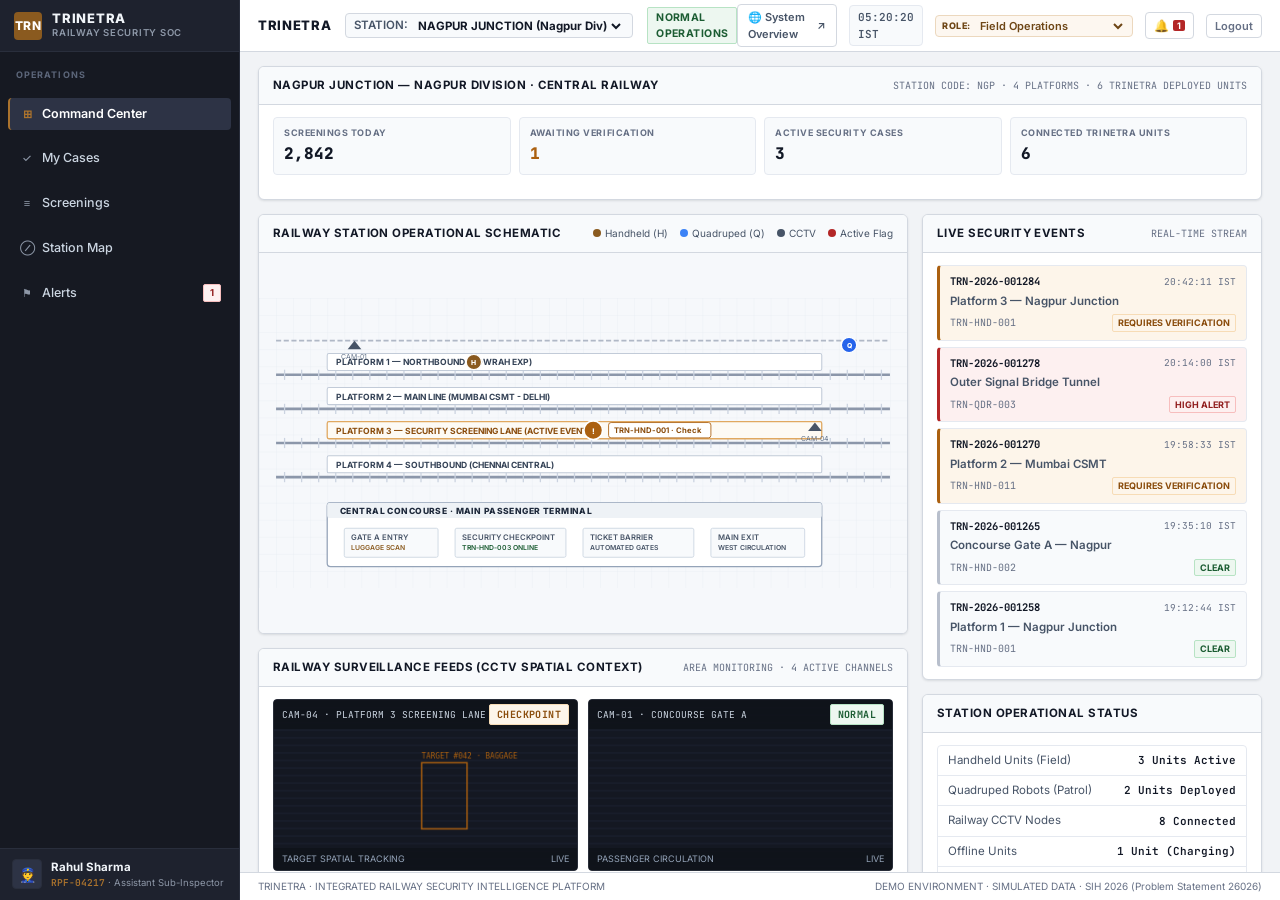
==== commit 2f707deb: "Deploy Live Command Center as default index.html and provide overview.html for specs" ====
--- a/trinetra_v2/index.html
+++ b/trinetra_v2/index.html
@@ -1,1067 +1,790 @@
-<!doctype html>
+<!DOCTYPE html>
 <html lang="en">
 <head>
-  <meta charset="utf-8">
-  <meta name="viewport" content="width=device-width, initial-scale=1">
-  <title>TRINETRA — Railway Narcotics & Explosives Detection System (SIH 26026)</title>
-  
-  <!-- Clean High-Readability Fonts -->
-  <link rel="preconnect" href="https://fonts.googleapis.com">
-  <link rel="preconnect" href="https://fonts.gstatic.com" crossorigin>
-  <link href="https://fonts.googleapis.com/css2?family=Inter:wght@400;500;600;700;800;900&family=JetBrains+Mono:wght@400;500;600&display=swap" rel="stylesheet">
-
-  <style>
-    /* ==========================================================================
-       RESTRAINED RAILWAY CONTROL ROOM PALETTE
-       Primary: Deep navy / charcoal
-       Background: Very light neutral gray / off-white
-       Surface: Pure white
-       Text: Dark charcoal / navy
-       Accent: Professional railway blue
-       Status: Green (Clear), Amber (Check), Red (Alert), Gray (Offline)
-       Rules: No neon, no excessive cyan, no cyberpunk, no glowing cards
-       ========================================================================== */
-    :root {
-      --bg: #f8fafc;
-      --surface: #ffffff;
-      --surface-subtle: #f1f5f9;
-      --border: #e2e8f0;
-      --border-dark: #cbd5e1;
-
-      --text-primary: #0f172a;
-      --text-secondary: #334155;
-      --text-muted: #64748b;
-      --text-dim: #94a3b8;
-
-      --navy: #0f172a;
-      --navy-header: #0b192c;
-      --blue: #1d4ed8;
-      --blue-subtle: #eff6ff;
-      --blue-border: #bfdbfe;
-
-      --green: #15803d;
-      --green-bg: #f0fdf4;
-      --green-border: #bbf7d0;
-
-      --amber: #b45309;
-      --amber-bg: #fffbeb;
-      --amber-border: #fed7aa;
-
-      --red: #b91c1c;
-      --red-bg: #fef2f2;
-      --red-border: #fecaca;
-
-      --radius-sm: 4px;
-      --radius-md: 8px;
-      --radius-lg: 12px;
-      --radius-full: 9999px;
-
-      --shadow-sm: 0 1px 3px rgba(0,0,0,0.06), 0 1px 2px rgba(0,0,0,0.04);
-      --shadow-md: 0 4px 6px -1px rgba(0,0,0,0.06), 0 2px 4px -1px rgba(0,0,0,0.04);
-
-      --max-w: 1220px;
-    }
-
-    * { box-sizing: border-box; margin: 0; padding: 0; }
-    html { scroll-behavior: smooth; }
-    body {
-      background-color: var(--bg);
-      color: var(--text-primary);
-      font-family: 'Inter', -apple-system, BlinkMacSystemFont, "Segoe UI", Roboto, sans-serif;
-      line-height: 1.6;
-      font-size: 15px;
-      -webkit-font-smoothing: antialiased;
-    }
-
-    a { color: inherit; text-decoration: none; }
-    code { font-family: 'JetBrains Mono', monospace; font-size: 0.9em; }
-
-    .container { max-width: var(--max-w); margin: 0 auto; padding: 0 24px; }
-    .section { padding: 80px 0; border-top: 1px solid var(--border); }
-
-    /* Restrained Badges */
-    .badge {
-      display: inline-flex;
-      align-items: center;
-      gap: 6px;
-      padding: 4px 10px;
-      border-radius: var(--radius-sm);
-      font-size: 11px;
-      font-weight: 700;
-      letter-spacing: 0.04em;
-      text-transform: uppercase;
-      background: var(--surface-subtle);
-      color: var(--text-secondary);
-      border: 1px solid var(--border);
-    }
-    .badge.blue { background: var(--blue-subtle); color: var(--blue); border-color: var(--blue-border); }
-    .badge.green { background: var(--green-bg); color: var(--green); border-color: var(--green-border); }
-    .badge.amber { background: var(--amber-bg); color: var(--amber); border-color: var(--amber-border); }
-    .badge.red { background: var(--red-bg); color: var(--red); border-color: var(--red-border); }
-
-    /* Navigation */
-    .navbar {
-      height: 68px;
-      background: #ffffff;
-      border-bottom: 1px solid var(--border);
-      position: sticky;
-      top: 0;
-      z-index: 1000;
-    }
-    .nav-inner {
-      height: 100%;
-      display: flex;
-      align-items: center;
-      justify-content: space-between;
-    }
-    .nav-brand {
-      display: flex;
-      align-items: center;
-      gap: 12px;
-    }
-    .nav-logo-box {
-      width: 36px;
-      height: 36px;
-      background: var(--navy);
-      color: #ffffff;
-      border-radius: var(--radius-sm);
-      display: flex;
-      align-items: center;
-      justify-content: center;
-      font-size: 18px;
-      font-weight: 900;
-    }
-    .nav-title { font-size: 16px; font-weight: 800; letter-spacing: 0.02em; color: var(--navy); }
-    .nav-sub { font-size: 11px; color: var(--text-muted); }
-    .nav-links {
-      display: flex;
-      align-items: center;
-      gap: 22px;
-      font-size: 13px;
-      font-weight: 600;
-      color: var(--text-secondary);
-    }
-    .nav-links a:hover { color: var(--blue); }
-
-    .btn-command-center {
-      background: var(--navy);
-      color: #ffffff !important;
-      padding: 8px 16px;
-      border-radius: var(--radius-sm);
-      font-weight: 700;
-      display: inline-flex;
-      align-items: center;
-      gap: 6px;
-      transition: background 0.15s ease;
-    }
-    .btn-command-center:hover { background: #1e293b; }
-
-    /* Hero */
-    .hero {
-      padding: 70px 0 80px;
-      background: #ffffff;
-    }
-    .hero-grid {
-      display: grid;
-      grid-template-columns: 1.25fr 0.75fr;
-      gap: 40px;
-      align-items: center;
-    }
-    .hero-eyebrows {
-      display: flex;
-      gap: 8px;
-      flex-wrap: wrap;
-      margin-bottom: 18px;
-    }
-    .hero h1 {
-      font-size: clamp(32px, 4.2vw, 52px);
-      font-weight: 900;
-      line-height: 1.12;
-      letter-spacing: -0.02em;
-      color: var(--navy);
-      margin-bottom: 18px;
-    }
-    .hero p.lead {
-      font-size: 16px;
-      color: var(--text-secondary);
-      line-height: 1.6;
-      margin-bottom: 26px;
-    }
-
-    .hero-stats {
-      display: grid;
-      grid-template-columns: repeat(3, 1fr);
-      gap: 14px;
-      padding: 14px 18px;
-      background: var(--surface-subtle);
-      border: 1px solid var(--border);
-      border-radius: var(--radius-md);
-      margin-bottom: 28px;
-    }
-    .hero-stat small {
-      display: block;
-      font-size: 10px;
-      font-weight: 700;
-      text-transform: uppercase;
-      color: var(--text-muted);
-      margin-bottom: 2px;
-    }
-    .hero-stat b {
-      font-size: 19px;
-      font-weight: 800;
-      color: var(--navy);
-    }
-
-    .hero-buttons { display: flex; gap: 12px; flex-wrap: wrap; }
-    .btn {
-      padding: 11px 20px;
-      border-radius: var(--radius-sm);
-      font-size: 13px;
-      font-weight: 700;
-      display: inline-flex;
-      align-items: center;
-      gap: 6px;
-      cursor: pointer;
-      transition: all 0.15s ease;
-    }
-    .btn.primary { background: var(--navy); color: #ffffff; border: 1px solid var(--navy); }
-    .btn.primary:hover { background: #1e293b; }
-    .btn.outline { background: #ffffff; color: var(--text-secondary); border: 1px solid var(--border-dark); }
-    .btn.outline:hover { background: var(--surface-subtle); }
-
-    /* Section Headings */
-    .section-eyebrow {
-      font-size: 11px;
-      font-weight: 800;
-      letter-spacing: 0.1em;
-      text-transform: uppercase;
-      color: var(--blue);
-      margin-bottom: 6px;
-    }
-    .section-title {
-      font-size: clamp(24px, 3vw, 34px);
-      font-weight: 800;
-      letter-spacing: -0.02em;
-      color: var(--navy);
-      line-height: 1.25;
-      margin-bottom: 12px;
-    }
-    .section-desc {
-      font-size: 15px;
-      color: var(--text-secondary);
-      max-width: 760px;
-      line-height: 1.6;
-    }
-
-    /* ==========================================================================
-       SECTION: REAL HUMAN / OFFICER PRESENCE
-       ========================================================================== */
-    .officer-section {
-      background: #ffffff;
-      border: 1px solid var(--border);
-      border-radius: var(--radius-lg);
-      padding: 40px;
-      display: grid;
-      grid-template-columns: 1fr 1.2fr;
-      gap: 36px;
-      align-items: center;
-      box-shadow: var(--shadow-sm);
-      margin-top: 40px;
-    }
-    .officer-badge-card {
-      background: var(--surface-subtle);
-      border: 1px solid var(--border-medium);
-      border-radius: var(--radius-md);
-      padding: 24px;
-      display: flex;
-      flex-direction: column;
-      gap: 16px;
-    }
-    .officer-avatar-box {
-      display: flex;
-      align-items: center;
-      gap: 16px;
-      padding-bottom: 16px;
-      border-bottom: 1px solid var(--border);
-    }
-    .officer-emblem {
-      width: 56px;
-      height: 56px;
-      background: var(--navy);
-      color: #ffffff;
-      border-radius: 50%;
-      display: flex;
-      align-items: center;
-      justify-content: center;
-      font-size: 26px;
-      font-weight: 900;
-    }
-    .officer-identity h4 { font-size: 16px; font-weight: 800; color: var(--navy); }
-    .officer-identity div { font-size: 12px; color: var(--text-muted); }
-
-    .officer-specs-list {
-      display: flex;
-      flex-direction: column;
-      gap: 8px;
-    }
-    .officer-spec-item {
-      display: flex;
-      justify-content: space-between;
-      font-size: 12px;
-    }
-    .officer-spec-item span { color: var(--text-muted); }
-    .officer-spec-item b { color: var(--navy); }
-
-    /* ==========================================================================
-       SECTION: WORKS WITH EXISTING INFRASTRUCTURE (CCTV INTEGRATION)
-       ========================================================================== */
-    .cctv-infra-card {
-      background: #ffffff;
-      border: 1px solid var(--border);
-      border-radius: var(--radius-lg);
-      padding: 36px;
-      box-shadow: var(--shadow-sm);
-      margin-top: 40px;
-    }
-    .cctv-flow-container {
-      display: flex;
-      align-items: center;
-      justify-content: space-between;
-      margin: 28px 0;
-      gap: 10px;
-      flex-wrap: wrap;
-    }
-    .cctv-flow-node {
-      background: var(--surface-subtle);
-      border: 1px solid var(--border-medium);
-      border-radius: var(--radius-sm);
-      padding: 14px;
-      text-align: center;
-      flex-grow: 1;
-    }
-    .cctv-flow-node.active-node {
-      background: var(--navy);
-      color: #ffffff;
-      border-color: var(--navy);
-    }
-    .cctv-flow-node.active-node small { color: #94a3b8; }
-    .cctv-flow-title { font-size: 12px; font-weight: 800; text-transform: uppercase; margin-bottom: 2px; }
-    .cctv-flow-node small { display: block; font-size: 10px; color: var(--text-muted); }
-    .cctv-flow-arrow { font-weight: 800; color: var(--text-muted); }
-
-    /* CCTV Camera Frame Display */
-    .cctv-display-box {
-      background: #0f172a;
-      border-radius: var(--radius-md);
-      padding: 16px;
-      border: 2px solid #1e293b;
-      color: #ffffff;
-      position: relative;
-    }
-    .cctv-display-top {
-      display: flex;
-      justify-content: space-between;
-      font-family: monospace;
-      font-size: 11px;
-      color: #38bdf8;
-      margin-bottom: 12px;
-      padding-bottom: 8px;
-      border-bottom: 1px solid #1e293b;
-    }
-    .cctv-frame-mock {
-      background: #090e17;
-      border: 1px dashed #334155;
-      height: 240px;
-      border-radius: var(--radius-sm);
-      position: relative;
-      overflow: hidden;
-      display: flex;
-      align-items: center;
-      justify-content: center;
-    }
-    .cctv-box-overlay {
-      position: absolute;
-      border: 2px solid #d97706;
-      background: rgba(217, 119, 6, 0.15);
-      border-radius: 4px;
-      padding: 6px;
-      font-family: monospace;
-      font-size: 10px;
-      color: #fbbf24;
-      left: 38%;
-      top: 35%;
-      width: 170px;
-      height: 90px;
-      display: flex;
-      flex-direction: column;
-      justify-content: space-between;
-    }
-
-    /* ==========================================================================
-       HARDWARE GALLERY (RASPBERRY PI 5, E-NOSE, MMWAVE RADAR)
-       ========================================================================== */
-    .hw-gallery-grid {
-      display: grid;
-      grid-template-columns: repeat(3, 1fr);
-      gap: 22px;
-      margin-top: 36px;
-    }
-    .hw-item-card {
-      background: #ffffff;
-      border: 1px solid var(--border);
-      border-radius: var(--radius-md);
-      overflow: hidden;
-      box-shadow: var(--shadow-sm);
-      display: flex;
-      flex-direction: column;
-      transition: transform 0.15s ease, box-shadow 0.15s ease;
-    }
-    .hw-item-card:hover {
-      transform: translateY(-2px);
-      box-shadow: var(--shadow-md);
-      border-color: var(--border-dark);
-    }
-    .hw-img-container {
-      width: 100%;
-      height: 220px;
-      background: #f8fafc;
-      border-bottom: 1px solid var(--border);
-      position: relative;
-      overflow: hidden;
-    }
-    .hw-img-container img {
-      width: 100%;
-      height: 100%;
-      object-fit: cover;
-    }
-    .hw-item-body {
-      padding: 20px;
-      display: flex;
-      flex-direction: column;
-      flex-grow: 1;
-      justify-content: space-between;
-    }
-    .hw-tag {
-      font-size: 10px;
-      font-weight: 800;
-      text-transform: uppercase;
-      letter-spacing: 0.05em;
-      color: var(--blue);
-      margin-bottom: 4px;
-    }
-    .hw-name {
-      font-size: 16px;
-      font-weight: 800;
-      color: var(--navy);
-      margin-bottom: 8px;
-    }
-    .hw-text {
-      font-size: 13px;
-      color: var(--text-secondary);
-      line-height: 1.5;
-      margin-bottom: 14px;
-    }
-    .hw-spec-pill {
-      background: var(--surface-subtle);
-      border: 1px solid var(--border);
-      padding: 6px 10px;
-      border-radius: var(--radius-sm);
-      font-size: 11px;
-      color: var(--text-secondary);
-      font-family: 'JetBrains Mono', monospace;
-    }
-
-    /* Comparison Table */
-    .compare-container {
-      background: #ffffff;
-      border: 1px solid var(--border);
-      border-radius: var(--radius-md);
-      overflow: hidden;
-      box-shadow: var(--shadow-sm);
-      margin-top: 36px;
-    }
-    .clean-table {
-      width: 100%;
-      border-collapse: collapse;
-      font-size: 13px;
-      text-align: left;
-    }
-    .clean-table th {
-      background: var(--surface-subtle);
-      padding: 12px 16px;
-      font-size: 11px;
-      font-weight: 800;
-      text-transform: uppercase;
-      letter-spacing: 0.05em;
-      color: var(--text-muted);
-      border-bottom: 1px solid var(--border);
-    }
-    .clean-table td {
-      padding: 13px 16px;
-      border-bottom: 1px solid var(--border);
-      color: var(--text-secondary);
-    }
-    .clean-table tr:last-child td { border-bottom: none; }
-    .clean-table tr:hover td { background: var(--surface-subtle); }
-    .clean-table td b { color: var(--navy); }
-
-    /* Four-Case Decision Matrix */
-    .decision-grid {
-      display: grid;
-      grid-template-columns: repeat(4, 1fr);
-      gap: 16px;
-      margin-top: 36px;
-    }
-    .decision-card {
-      background: #ffffff;
-      border: 1px solid var(--border);
-      border-radius: var(--radius-md);
-      padding: 18px;
-      box-shadow: var(--shadow-sm);
-      display: flex;
-      flex-direction: column;
-      justify-content: space-between;
-    }
-    .decision-card.c-normal { border-top: 4px solid var(--green); }
-    .decision-card.c-check { border-top: 4px solid var(--amber); }
-    .decision-card.c-alert { border-top: 4px solid var(--red); }
-    .decision-top { margin-bottom: 12px; }
-    .decision-label { font-size: 10px; font-weight: 700; text-transform: uppercase; color: var(--text-muted); }
-    .decision-heading { font-size: 16px; font-weight: 800; margin: 4px 0; }
-    .decision-heading.green { color: var(--green); }
-    .decision-heading.amber { color: var(--amber); }
-    .decision-heading.red { color: var(--red); }
-    .decision-criteria { font-size: 12px; color: var(--text-muted); margin-bottom: 10px; }
-    .decision-sop {
-      background: var(--surface-subtle);
-      border: 1px solid var(--border);
-      padding: 8px 10px;
-      border-radius: var(--radius-sm);
-      font-size: 11px;
-      font-weight: 600;
-      color: var(--text-primary);
-    }
-
-    /* Command Center Callout Banner */
-    .banner-cta {
-      background: var(--navy);
-      color: #ffffff;
-      border-radius: var(--radius-md);
-      padding: 44px;
-      text-align: center;
-      margin-top: 60px;
-    }
-    .banner-cta h2 { font-size: 28px; font-weight: 900; margin-bottom: 12px; }
-    .banner-cta p { font-size: 15px; color: #cbd5e1; max-width: 640px; margin: 0 auto 24px; }
-
-    /* Footer */
-    .footer {
-      background: #ffffff;
-      border-top: 1px solid var(--border);
-      padding: 36px 0;
-      font-size: 12px;
-      color: var(--text-muted);
-    }
-    .footer-inner {
-      display: flex;
-      justify-content: space-between;
-      align-items: center;
-      flex-wrap: wrap;
-      gap: 16px;
-    }
-
-    /* Responsive */
-    @media (max-width: 1024px) {
-      .hero-grid, .officer-section { grid-template-columns: 1fr; }
-      .hw-gallery-grid, .decision-grid { grid-template-columns: repeat(2, 1fr); }
-    }
-    @media (max-width: 640px) {
-      .hw-gallery-grid, .decision-grid { grid-template-columns: 1fr; }
-      .hero-stats { grid-template-columns: 1fr; }
-      .nav-links { display: none; }
-    }
-  </style>
+  <meta charset="UTF-8">
+  <meta name="viewport" content="width=device-width, initial-scale=1.0">
+  <title>TRINETRA — Railway Security Intelligence Platform</title>
+  <meta name="description" content="TRINETRA Railway Security Operations Center. Integrated railway screening platform combining handheld field units and quadruped robotics.">
+  <meta name="robots" content="noindex">
+  <link rel="stylesheet" href="css/command_center.css">
 </head>
 <body>
 
-  <!-- =====================================================================
-       NAVIGATION
-       ===================================================================== -->
-  <header class="navbar">
-    <div class="container nav-inner">
-      <a href="index.html" class="nav-brand">
-        <div class="nav-logo-box">🚆</div>
-        <div>
-          <div class="nav-title">TRINETRA</div>
-          <div class="nav-sub">SIH 26026 · MINISTRY OF RAILWAYS</div>
-        </div>
-      </a>
-
-      <nav class="nav-links">
-        <a href="#officer">Officer Presence</a>
-        <a href="#infrastructure">Existing CCTV</a>
-        <a href="#hardware">Hardware BOM</a>
-        <a href="#platforms">Field Platforms</a>
-        <a href="#decision">Decision Logic</a>
-        <a href="command_center.html" class="btn-command-center">
-          <span>Live Command Center</span>
+<div class="cc-app" id="cc-app">
+
+  <!-- Mobile Sidebar Backdrop Overlay -->
+  <div class="cc-sidebar-backdrop" id="cc-sidebar-backdrop" onclick="closeSidebar()"></div>
+
+  <!-- ===================== SIDEBAR ===================== -->
+  <aside class="cc-sidebar" id="cc-sidebar">
+    <div class="cc-sidebar-head">
+      <div class="cc-sidebar-head-brand">
+        <div class="cc-sidebar-emblem">TRN</div>
+        <div class="cc-sidebar-brand">
+          <div class="cc-sidebar-title">TRINETRA</div>
+          <div class="cc-sidebar-subtitle">RAILWAY SECURITY SOC</div>
+        </div>
+      </div>
+      <button class="cc-sidebar-close-btn" id="cc-sidebar-close" onclick="closeSidebar()" type="button" aria-label="Close navigation sidebar">✕</button>
+    </div>
+
+    <!-- Navigation (Generated dynamically by JS based on department) -->
+    <nav class="cc-sidebar-nav" id="sidebar-nav"></nav>
+
+    <!-- Officer Profile Card Footer -->
+    <div class="cc-sidebar-foot">
+      <div class="cc-officer-card">
+        <div class="cc-officer-avatar" id="sidebar-officer-avatar">👮</div>
+        <div class="cc-officer-details">
+          <div class="cc-officer-name" id="sidebar-officer-name">Rahul Sharma</div>
+          <div class="cc-officer-meta"><span class="cc-officer-id" id="sidebar-officer-id">RPF-04217</span> · <span id="sidebar-officer-rank">ASI</span></div>
+        </div>
+      </div>
+    </div>
+  </aside>
+
+  <!-- ===================== APP BODY ===================== -->
+  <main class="cc-app-body">
+
+    <!-- Top Bar -->
+    <header class="cc-topbar">
+      <div class="cc-topbar-left">
+        <button class="cc-mobile-toggle-btn" id="cc-mobile-toggle" onclick="toggleSidebar()" type="button" aria-label="Open navigation sidebar">
+          ☰
+        </button>
+        <div class="cc-platform-title">TRINETRA</div>
+        <div class="cc-station-badge">
+          <span>STATION:</span>
+          <select id="station-select" class="cc-station-select">
+            <option value="nagpur">NAGPUR JUNCTION (Nagpur Div)</option>
+            <option value="mumbai">MUMBAI CSMT (Mumbai Div)</option>
+            <option value="delhi">NEW DELHI JUNCTION (Delhi Div)</option>
+          </select>
+        </div>
+        <div class="cc-status-indicator normal" id="station-status-pill">NORMAL OPERATIONS</div>
+      </div>
+
+      <div class="cc-topbar-right">
+        <a href="overview.html" class="cc-site-btn" target="_blank" title="Open TRINETRA Hardware Specs & System Overview Website">
+          <span>🌐 System Overview</span>
           <span>↗</span>
         </a>
-      </nav>
-    </div>
-  </header>
-
-  <!-- =====================================================================
-       HERO SECTION
-       ===================================================================== -->
-  <section class="hero">
-    <div class="container hero-grid">
+
+        <div class="cc-clock" id="topbar-clock">20:42:11 IST</div>
+
+        <!-- Role Quick Switcher (Demo) -->
+        <div class="cc-dept-switch-wrap" title="Switch operational department">
+          <span class="cc-dept-switch-label">Role:</span>
+          <select id="dept-select" class="cc-dept-select">
+            <option value="field_ops">Field Operations</option>
+            <option value="technical">Technical &amp; Engineering</option>
+            <option value="operations">Operations &amp; Control</option>
+            <option value="administration">Railway Administration</option>
+            <option value="executive">Executive Command</option>
+            <option value="sys_admin">System Administration</option>
+          </select>
+        </div>
+
+        <button class="cc-notif-btn" title="Live Notifications" type="button">
+          🔔 <span class="cc-notif-count">1</span>
+        </button>
+
+        <button class="cc-logout-btn" onclick="logout()" type="button">Logout</button>
+      </div>
+    </header>
+
+    <!-- Workspace Panes -->
+    <div class="cc-workspace">
+
+      <!-- ================= PANE 1: HOME (LOCATION + OPERATIONS) ================= -->
+      <div class="cc-pane active" id="pane-home">
+
+        <!-- Station Operational Summary -->
+        <div class="panel-card" style="margin-bottom: 14px;">
+          <div class="panel-head">
+            <div class="panel-title" id="station-title-display">NAGPUR JUNCTION — Nagpur Division · Central Railway</div>
+            <div class="panel-meta">STATION CODE: NGP · 4 PLATFORMS · 6 TRINETRA DEPLOYED UNITS</div>
+          </div>
+          <div class="panel-body">
+            <div class="station-metrics-grid">
+              <div class="sm-cell">
+                <div class="sm-label">Screenings Today</div>
+                <div class="sm-value" id="sm-today">2,842</div>
+              </div>
+              <div class="sm-cell check">
+                <div class="sm-label">Awaiting Verification</div>
+                <div class="sm-value" id="sm-verif">1</div>
+              </div>
+              <div class="sm-cell">
+                <div class="sm-label">Active Security Cases</div>
+                <div class="sm-value" id="sm-open">3</div>
+              </div>
+              <div class="sm-cell">
+                <div class="sm-label">Connected TRINETRA Units</div>
+                <div class="sm-value" id="sm-devs">6</div>
+              </div>
+            </div>
+          </div>
+        </div>
+
+        <!-- 2-Column Operational Grid -->
+        <div class="cc-ops-grid">
+
+          <!-- Left Column: Schematic & CCTV -->
+          <div class="cc-ops-left">
+
+            <!-- Railway Station Schematic -->
+            <div class="panel-card">
+              <div class="panel-head">
+                <div class="panel-title">RAILWAY STATION OPERATIONAL SCHEMATIC</div>
+                <div class="station-legend">
+                  <div class="legend-item"><span class="legend-dot hnd"></span> Handheld (H)</div>
+                  <div class="legend-item"><span class="legend-dot qdr"></span> Quadruped (Q)</div>
+                  <div class="legend-item"><span class="legend-dot cctv"></span> CCTV</div>
+                  <div class="legend-item"><span class="legend-dot alert"></span> Active Flag</div>
+                </div>
+              </div>
+              <div class="panel-body" style="padding: 0;">
+                <div class="station-svg-container" id="station-schematic-svg"></div>
+              </div>
+            </div>
+
+            <!-- Railway Surveillance CCTV (4 Feeds) -->
+            <div class="panel-card">
+              <div class="panel-head">
+                <div class="panel-title">RAILWAY SURVEILLANCE FEEDS (CCTV SPATIAL CONTEXT)</div>
+                <div class="panel-meta">AREA MONITORING · 4 ACTIVE CHANNELS</div>
+              </div>
+              <div class="panel-body">
+                <div class="cctv-grid">
+                  <div class="cctv-cell">
+                    <div class="cctv-head">
+                      <span>CAM-04 · PLATFORM 3 SCREENING LANE</span>
+                      <span class="pill check">CHECKPOINT</span>
+                    </div>
+                    <canvas id="cctv-p3" class="cctv-canvas" width="320" height="180"></canvas>
+                    <div class="cctv-bot">
+                      <span>TARGET SPATIAL TRACKING</span>
+                      <span>LIVE</span>
+                    </div>
+                  </div>
+
+                  <div class="cctv-cell">
+                    <div class="cctv-head">
+                      <span>CAM-01 · CONCOURSE GATE A</span>
+                      <span class="pill clear">NORMAL</span>
+                    </div>
+                    <canvas id="cctv-concourse" class="cctv-canvas" width="320" height="180"></canvas>
+                    <div class="cctv-bot">
+                      <span>PASSENGER CIRCULATION</span>
+                      <span>LIVE</span>
+                    </div>
+                  </div>
+
+                  <div class="cctv-cell">
+                    <div class="cctv-head">
+                      <span>CAM-02 · MAIN ENTRANCE PORCH</span>
+                      <span class="pill clear">NORMAL</span>
+                    </div>
+                    <canvas id="cctv-entry" class="cctv-canvas" width="320" height="180"></canvas>
+                    <div class="cctv-bot">
+                      <span>ENTRY POINT MONITOR</span>
+                      <span>LIVE</span>
+                    </div>
+                  </div>
+
+                  <div class="cctv-cell">
+                    <div class="cctv-head">
+                      <span>CAM-08 · SERVICE &amp; DEPOT YARD</span>
+                      <span class="pill clear">NORMAL</span>
+                    </div>
+                    <canvas id="cctv-yard" class="cctv-canvas" width="320" height="180"></canvas>
+                    <div class="cctv-bot">
+                      <span>FREIGHT &amp; TRACKS</span>
+                      <span>LIVE</span>
+                    </div>
+                  </div>
+                </div>
+              </div>
+            </div>
+
+          </div><!-- end cc-ops-left -->
+
+          <!-- Right Column: Live Security Events & Info -->
+          <div class="cc-ops-right">
+
+            <!-- Live Security Events Feed -->
+            <div class="panel-card">
+              <div class="panel-head">
+                <div class="panel-title">LIVE SECURITY EVENTS</div>
+                <div class="panel-meta">REAL-TIME STREAM</div>
+              </div>
+              <div class="panel-body">
+                <div class="events-stream" id="events-stream-list"></div>
+              </div>
+            </div>
+
+            <!-- Station Information List -->
+            <div class="panel-card">
+              <div class="panel-head">
+                <div class="panel-title">STATION OPERATIONAL STATUS</div>
+              </div>
+              <div class="panel-body">
+                <div class="st-info-list" id="st-compact-info"></div>
+              </div>
+            </div>
+
+          </div><!-- end cc-ops-right -->
+
+        </div><!-- end cc-ops-grid -->
+
+      </div><!-- end pane-home -->
+
+      <!-- ================= PANE 2: MY ASSIGNMENTS ================= -->
+      <div class="cc-pane" id="pane-assignments">
+        <div class="panel-card">
+          <div class="panel-head">
+            <div class="panel-title">MY ASSIGNED VERIFICATIONS (FIELD OPERATIONS)</div>
+            <div class="panel-meta">ACTIONABLE DISPATCH QUEUE</div>
+          </div>
+          <div class="panel-body">
+            <div class="data-table-wrap">
+              <table class="data-table">
+                <thead>
+                  <tr>
+                    <th>Case ID</th>
+                    <th>Security Event</th>
+                    <th>Location</th>
+                    <th>Timestamp</th>
+                    <th>Status</th>
+                    <th>Action</th>
+                  </tr>
+                </thead>
+                <tbody id="assignments-table-body"></tbody>
+              </table>
+            </div>
+          </div>
+        </div>
+      </div>
+
+      <!-- ================= PANE 3: SCREENINGS ================= -->
+      <div class="cc-pane" id="pane-screenings">
+        <div class="panel-card">
+          <div class="panel-head">
+            <div class="panel-title">TRINETRA SCREENING LOG (HANDHELD &amp; QUADRUPED)</div>
+            <div class="panel-meta">CRYPTOGRAPHIC EVENT LEDGER</div>
+          </div>
+          <div class="panel-body">
+            <div class="data-table-wrap">
+              <table class="data-table">
+                <thead>
+                  <tr>
+                    <th>Event ID</th>
+                    <th>Timestamp</th>
+                    <th>Station Location</th>
+                    <th>Device</th>
+                    <th>Screening Result</th>
+                    <th>Officer / Operator</th>
+                    <th>Lineage</th>
+                  </tr>
+                </thead>
+                <tbody id="screenings-table-body"></tbody>
+              </table>
+            </div>
+          </div>
+        </div>
+      </div>
+
+      <!-- ================= PANE 4: ALERTS ================= -->
+      <div class="cc-pane" id="pane-alerts">
+        <div class="panel-card">
+          <div class="panel-head">
+            <div class="panel-title">ACTIVE OPERATIONAL ALERTS</div>
+            <div class="panel-meta">ATTENTION REQUIRED</div>
+          </div>
+          <div class="panel-body">
+            <div class="data-table-wrap">
+              <table class="data-table">
+                <thead>
+                  <tr>
+                    <th>Alert ID</th>
+                    <th>Timestamp</th>
+                    <th>Location</th>
+                    <th>Screening Unit</th>
+                    <th>Severity Status</th>
+                    <th>Assigned Personnel</th>
+                    <th>Actions</th>
+                  </tr>
+                </thead>
+                <tbody id="alerts-table-body"></tbody>
+              </table>
+            </div>
+          </div>
+        </div>
+      </div>
+
+      <!-- ================= PANE 5: CASES ================= -->
+      <div class="cc-pane" id="pane-cases">
+        <div class="panel-card">
+          <div class="panel-head">
+            <div class="panel-title">SECURITY CASES &amp; VERIFICATION WORKFLOW</div>
+            <div class="panel-meta">AUDIT COMPLIANCE RECORD</div>
+          </div>
+          <div class="panel-body">
+            <div class="data-table-wrap">
+              <table class="data-table">
+                <thead>
+                  <tr>
+                    <th>Case Reference</th>
+                    <th>Originating Event</th>
+                    <th>Station Area</th>
+                    <th>Created At</th>
+                    <th>Assigned Officer</th>
+                    <th>Lifecycle Status</th>
+                    <th>Triage</th>
+                  </tr>
+                </thead>
+                <tbody id="cases-table-body"></tbody>
+              </table>
+            </div>
+          </div>
+        </div>
+      </div>
+
+      <!-- ================= PANE 6: STATION VIEW ================= -->
+      <div class="cc-pane" id="pane-station">
+        <div class="panel-card">
+          <div class="panel-head">
+            <div class="panel-title">STATION OPERATIONAL SCHEMATIC</div>
+          </div>
+          <div class="panel-body" style="padding: 0;">
+            <div class="station-svg-container"></div>
+          </div>
+        </div>
+      </div>
+
+      <!-- ================= PANE 7: DEVICES ================= -->
+      <div class="cc-pane" id="pane-devices">
+        <div class="panel-card">
+          <div class="panel-head">
+            <div class="panel-title">FIELD HARDWARE REGISTRY (TRINETRA FLEET)</div>
+            <div class="panel-meta">DUAL-PLATFORM HARDWARE HEALTH</div>
+          </div>
+          <div class="panel-body">
+            <div class="data-table-wrap">
+              <table class="data-table">
+                <thead>
+                  <tr>
+                    <th>Unit ID</th>
+                    <th>Platform Type</th>
+                    <th>Assigned Location</th>
+                    <th>Status</th>
+                    <th>Battery</th>
+                    <th>Core Temp</th>
+                    <th>Assigned Duty</th>
+                    <th>Diagnostics</th>
+                  </tr>
+                </thead>
+                <tbody id="devices-table-body"></tbody>
+              </table>
+            </div>
+          </div>
+        </div>
+      </div>
+
+      <!-- ================= PANE 8: PERSONNEL ================= -->
+      <div class="cc-pane" id="pane-officers">
+        <div class="panel-card">
+          <div class="panel-head">
+            <div class="panel-title">RAILWAY PROTECTION FORCE (DUTY PERSONNEL)</div>
+            <div class="panel-meta">ON-DUTY ROSTER</div>
+          </div>
+          <div class="panel-body">
+            <div class="data-table-wrap">
+              <table class="data-table">
+                <thead>
+                  <tr>
+                    <th>Officer ID</th>
+                    <th>Name</th>
+                    <th>Rank</th>
+                    <th>Department</th>
+                    <th>Assigned Duty Station</th>
+                    <th>Status</th>
+                    <th>Open Cases</th>
+                    <th>Dispatch</th>
+                  </tr>
+                </thead>
+                <tbody id="personnel-table-body"></tbody>
+              </table>
+            </div>
+          </div>
+        </div>
+      </div>
+
+      <!-- ================= PANE 9: DIAGNOSTICS & SENSORS ================= -->
+      <div class="cc-pane" id="pane-diagnostics">
+        <div class="tech-spec-grid">
+          <div class="tech-spec-card">
+            <div class="tech-spec-head">
+              <img src="assets/raspberry_pi_5.jpg" alt="RPi 5" class="tech-spec-img">
+              <div>
+                <div style="font-weight:700; font-size:12px;">Raspberry Pi 5 (Edge Compute)</div>
+                <div style="font-size:10px; color:var(--text-muted);">Quad-Core Cortex-A76 @ 2.4 GHz · 8GB LPDDR4X</div>
+              </div>
+            </div>
+            <div class="st-info-list">
+              <div class="st-info-row"><span class="k">CPU Load</span><span class="v">18.4% Nominal</span></div>
+              <div class="st-info-row"><span class="k">SoC Temperature</span><span class="v">42.8°C (Active Cooling)</span></div>
+              <div class="st-info-row"><span class="k">RAM Utilization</span><span class="v">2.1 GB / 8.0 GB</span></div>
+              <div class="st-info-row"><span class="k">NVMe Storage Buffer</span><span class="v">114 GB Available</span></div>
+            </div>
+          </div>
+
+          <div class="tech-spec-card">
+            <div class="tech-spec-head">
+              <img src="assets/mmwave_radar.jpg" alt="mmWave" class="tech-spec-img">
+              <div>
+                <div style="font-weight:700; font-size:12px;">mmWave Radar (60 GHz)</div>
+                <div style="font-size:10px; color:var(--text-muted);">FMCW Transceiver · Range-Doppler Profiler</div>
+              </div>
+            </div>
+            <div class="st-info-list">
+              <div class="st-info-row"><span class="k">Sweep Bandwidth</span><span class="v">60–64 GHz (4 GHz)</span></div>
+              <div class="st-info-row"><span class="k">Range Resolution</span><span class="v">3.75 cm per bin</span></div>
+              <div class="st-info-row"><span class="k">Sampling Rate</span><span class="v">2.5 MS/s</span></div>
+              <div class="st-info-row"><span class="k">Dielectric Anomaly</span><span class="v" style="color:var(--st-check);">+18.4 dB @ 14.2 cm</span></div>
+            </div>
+          </div>
+
+          <div class="tech-spec-card">
+            <div class="tech-spec-head">
+              <img src="assets/enose_sensor.jpg" alt="E-Nose" class="tech-spec-img">
+              <div>
+                <div style="font-weight:700; font-size:12px;">E-Nose Gas Sensor Array</div>
+                <div style="font-size:10px; color:var(--text-muted);">MOX Multi-Channel Array + Pneumatic Chamber</div>
+              </div>
+            </div>
+            <div class="st-info-list">
+              <div class="st-info-row"><span class="k">Channels</span><span class="v">MQ-135, MQ-2, BME688</span></div>
+              <div class="st-info-row"><span class="k">Heater Temp</span><span class="v">300°C Regulated</span></div>
+              <div class="st-info-row"><span class="k">Pneumatic Snout</span><span class="v">0.8 L/min Flow Rate</span></div>
+              <div class="st-info-row"><span class="k">VOC Delta Peak</span><span class="v" style="color:var(--st-check);">840 PPM (MQ-135)</span></div>
+            </div>
+          </div>
+        </div>
+
+        <div style="display:grid; grid-template-columns:1fr 1fr; gap:14px;">
+          <div class="panel-card">
+            <div class="panel-head">
+              <div class="panel-title">mmWave RADAR RANGE-DOPPLER RESPONSE</div>
+              <div class="panel-meta">60 GHz FMCW</div>
+            </div>
+            <div class="panel-body">
+              <div class="tech-canvas-wrap">
+                <canvas id="radar-canvas" width="460" height="180" style="width:100%; display:block;"></canvas>
+              </div>
+            </div>
+          </div>
+
+          <div class="panel-card">
+            <div class="panel-head">
+              <div class="panel-title">E-NOSE MULTI-CHANNEL CHROMATOGRAPHY</div>
+              <div class="panel-meta">MOX ARRAY RESPONSE</div>
+            </div>
+            <div class="panel-body">
+              <div class="tech-canvas-wrap">
+                <canvas id="enose-canvas" width="460" height="180" style="width:100%; display:block;"></canvas>
+              </div>
+            </div>
+          </div>
+        </div>
+      </div>
+
+      <!-- ================= PANE 10: AI / ML ================= -->
+      <div class="cc-pane" id="pane-aiml">
+        <div class="panel-card">
+          <div class="panel-head">
+            <div class="panel-title">TRINETRA DUAL-MODALITY AI / ML INFERENCE ENGINE</div>
+            <div class="panel-meta">EDGE NEURAL ACCELERATOR</div>
+          </div>
+          <div class="panel-body">
+            <div class="st-info-list" style="margin-bottom:14px;">
+              <div class="st-info-row"><span class="k">Model Architecture</span><span class="v">Trinetra-Fusion-v2.4 (Cross-Attention Multimodal Transformer)</span></div>
+              <div class="st-info-row"><span class="k">Edge Quantization</span><span class="v">INT8 (TFLite / ONNX Runtime Edge)</span></div>
+              <div class="st-info-row"><span class="k">Inference Latency</span><span class="v">41.2 ms (Single Screening Sweep)</span></div>
+              <div class="st-info-row"><span class="k">Sensor Inputs</span><span class="v">60 GHz mmWave Radar FFT + MOX Gas Channel Curves + Thermal IR</span></div>
+            </div>
+            <div style="font-size:11px; color:var(--text-muted); background:var(--bg-subtle); padding:10px; border-radius:var(--r-sm); border:1px solid var(--border-subtle);">
+              <b>Operational Classification Logic:</b> Neural model assigns confidence weights across radar dielectric bulk and chemical vapor response. Threshold >0.85 generates <i>Requires Verification</i> notification to RPF officer.
+            </div>
+          </div>
+        </div>
+      </div>
+
+      <!-- ================= PANE 11: AUDIT LEDGER ================= -->
+      <div class="cc-pane" id="pane-audit">
+        <div class="panel-card">
+          <div class="panel-head">
+            <div class="panel-title">SECURITY AUDIT &amp; COMPLIANCE LEDGER</div>
+            <div class="panel-meta">TAMPER-PROOF LOG</div>
+          </div>
+          <div class="panel-body">
+            <div class="data-table-wrap">
+              <table class="data-table">
+                <thead>
+                  <tr>
+                    <th>Timestamp</th>
+                    <th>Officer / System Principal</th>
+                    <th>Operational Action</th>
+                    <th>Device</th>
+                    <th>Station Location</th>
+                  </tr>
+                </thead>
+                <tbody id="audit-table-body"></tbody>
+              </table>
+            </div>
+          </div>
+        </div>
+      </div>
+
+    </div><!-- end cc-workspace -->
+
+    <!-- Footer -->
+    <footer class="cc-footer">
+      <div>TRINETRA · INTEGRATED RAILWAY SECURITY INTELLIGENCE PLATFORM</div>
+      <div>DEMO ENVIRONMENT · SIMULATED DATA · SIH 2026 (Problem Statement 26026)</div>
+    </footer>
+
+  </main><!-- end cc-app-body -->
+
+</div><!-- end cc-app -->
+
+
+<!-- ================================================================
+     MODAL 1: UNIFIED SECURITY EVENT DETAIL (TRACE LINEAGE CHAIN)
+     ================================================================ -->
+<div class="modal-backdrop" id="modal-event" role="dialog" aria-modal="true" aria-labelledby="modal-event-id">
+  <div class="modal-box modal-lg">
+    <div class="modal-head">
       <div>
-        <div class="hero-eyebrows">
-          <span class="badge blue">Smart India Hackathon 2026</span>
-          <span class="badge">Problem Statement ID: 26026</span>
-          <span class="badge green">Theme: Hardware & Cybersecurity</span>
-        </div>
-
-        <h1>
-          Real-Time Field Screening of Narcotics & Explosives across Indian Railways
-        </h1>
-
-        <p class="lead">
-          An AI-enabled multimodal screening ecosystem combining human-operated handheld units and DRDO-inspired autonomous quadruped robotics. Built with 60–64 GHz mmWave radar, electronic-nose gas sensor fusion, and on-device edge AI on Raspberry Pi 5.
-        </p>
-
-        <!-- Document Metrics -->
-        <div class="hero-stats">
-          <div class="hero-stat">
-            <small>RPF Seizures (2025)</small>
-            <b>₹300+ Crores</b>
-          </div>
-          <div class="hero-stat">
-            <small>Transit Share (NCB)</small>
-            <b>15% – 20%</b>
-          </div>
-          <div class="hero-stat">
-            <small>Documented Cases</small>
-            <b>2,100+ Instances</b>
-          </div>
-        </div>
-
-        <div class="hero-buttons">
-          <a href="command_center.html" class="btn primary">
-            <span>Launch Live Command Center ↗</span>
+        <div class="modal-title" id="modal-event-id">TRN-2026-001284</div>
+        <div class="modal-subtitle" id="modal-event-location">Platform 3 — Nagpur Junction</div>
+      </div>
+      <span class="modal-close" onclick="closeModal('modal-event')" title="Close" role="button" aria-label="Close">✕</span>
+    </div>
+    <div class="modal-body" id="modal-event-body"></div>
+    <div class="modal-foot">
+      <button class="btn btn-secondary" onclick="closeModal('modal-event')">Close</button>
+      <button class="btn btn-primary" onclick="closeModal('modal-event'); switchPane('cases');">Open Case Management →</button>
+    </div>
+  </div>
+</div>
+
+<!-- ================================================================
+     MODAL 2: DEVICE TELEMETRY DETAIL
+     ================================================================ -->
+<div class="modal-backdrop" id="modal-device" role="dialog" aria-modal="true" aria-labelledby="modal-device-id">
+  <div class="modal-box">
+    <div class="modal-head">
+      <div>
+        <div class="modal-title" id="modal-device-id">TRN-HND-001</div>
+        <div class="modal-subtitle" id="modal-device-location">Platform 3 — Nagpur Junction</div>
+      </div>
+      <span class="modal-close" onclick="closeModal('modal-device')" title="Close" role="button" aria-label="Close">✕</span>
+    </div>
+    <div class="modal-body" id="modal-device-body"></div>
+    <div class="modal-foot">
+      <button class="btn btn-secondary" onclick="closeModal('modal-device')">Close</button>
+      <button class="btn btn-primary" onclick="closeModal('modal-device'); switchPane('diagnostics');">View Sensor Telemetry →</button>
+    </div>
+  </div>
+</div>
+
+<!-- ================================================================
+     MODAL 3: ASSIGN DUTY OFFICER
+     ================================================================ -->
+<div class="modal-backdrop" id="modal-assign" role="dialog" aria-modal="true" aria-labelledby="modal-assign-title">
+  <div class="modal-box">
+    <div class="modal-head">
+      <div>
+        <div class="modal-title" id="modal-assign-title">Assign Verification Officer</div>
+        <div class="modal-subtitle">Case: <b id="modal-assign-caseid">CASE-2026-001284</b></div>
+      </div>
+      <span class="modal-close" onclick="closeModal('modal-assign')" title="Close" role="button" aria-label="Close">✕</span>
+    </div>
+    <div class="modal-body">
+      <p style="font-size:12px; color:var(--text-secondary); margin-bottom:12px;">Assign this security screening case to an on-duty RPF officer. A dispatch notification will be transmitted to their TRINETRA handheld terminal.</p>
+      <div class="form-group">
+        <label class="form-label" for="assign-officer-select">Select Duty Officer</label>
+        <select class="form-input" id="assign-officer-select" style="width:100%;">
+          <option value="ASI Rahul Sharma (RPF-04217)">ASI Rahul Sharma (RPF-04217) — Platform 3 North</option>
+          <option value="Insp. Rajesh Kumar (RPF-08819)">Insp. Rajesh Kumar (RPF-08819) — Platform 2</option>
+          <option value="Const. P. Verma (RPF-03314)">Const. P. Verma (RPF-03314) — Concourse Gate A</option>
+          <option value="RPF QRT-2 (RPF-0102)">RPF QRT-2 (RPF-0102) — Quick Response Team</option>
+        </select>
+      </div>
+    </div>
+    <div class="modal-foot">
+      <button class="btn btn-secondary" onclick="closeModal('modal-assign')">Cancel</button>
+      <button class="btn btn-primary" onclick="confirmAssignment()">Confirm Assignment</button>
+    </div>
+  </div>
+</div>
+
+<!-- ================================================================
+     AUTHENTICATION OVERLAY — RPF SECURE ACCESS TERMINAL
+     ================================================================ -->
+<div class="auth-overlay open" id="auth-overlay">
+
+  <div class="auth-header">
+    <div class="auth-ministry-badge">MINISTRY OF RAILWAYS · RAILWAY PROTECTION FORCE</div>
+    <div class="auth-brand-row">
+      <div class="auth-crest">TRN</div>
+      <div>
+        <div class="auth-title">TRINETRA</div>
+        <div class="auth-sub">RAILWAY SECURITY OPERATIONS COMMAND CENTER</div>
+      </div>
+    </div>
+  </div>
+
+  <div class="auth-deck">
+
+    <!-- LEFT COLUMN: Department Selection & 1-Click Access -->
+    <div class="auth-card">
+      <div class="auth-card-head">
+        <div class="auth-card-title">1. SELECT OPERATIONAL DEPARTMENT</div>
+        <div class="auth-card-sub">Choose your operational branch to load role-specific workspace</div>
+      </div>
+      <div class="auth-card-body">
+        <div class="dept-grid">
+          <button type="button" class="dept-btn selected" id="dept-btn-field_ops" onclick="selectDept('field_ops')">
+            <div class="dept-btn-top">
+              <span class="dept-btn-icon">👮</span>
+              <span class="dept-btn-lvl">LEVEL 2</span>
+            </div>
+            <span class="dept-btn-name">Field Operations</span>
+            <span class="dept-btn-officer">ASI Rahul Sharma</span>
+            <span class="dept-btn-desc">Frontline screening, assignments &amp; SOP verification</span>
+          </button>
+
+          <button type="button" class="dept-btn" id="dept-btn-technical" onclick="selectDept('technical')">
+            <div class="dept-btn-top">
+              <span class="dept-btn-icon">⚙️</span>
+              <span class="dept-btn-lvl">LEVEL 3</span>
+            </div>
+            <span class="dept-btn-name">Technical &amp; Engineering</span>
+            <span class="dept-btn-officer">Dr. S. K. Mehta</span>
+            <span class="dept-btn-desc">Sensor telemetry, mmWave radar &amp; AI edge models</span>
+          </button>
+
+          <button type="button" class="dept-btn" id="dept-btn-operations" onclick="selectDept('operations')">
+            <div class="dept-btn-top">
+              <span class="dept-btn-icon">👔</span>
+              <span class="dept-btn-lvl">LEVEL 4</span>
+            </div>
+            <span class="dept-btn-name">Operations &amp; Control</span>
+            <span class="dept-btn-officer">A. K. Joshi (DSC)</span>
+            <span class="dept-btn-desc">Station triage, officer dispatch &amp; CCTV surveillance</span>
+          </button>
+
+          <button type="button" class="dept-btn" id="dept-btn-administration" onclick="selectDept('administration')">
+            <div class="dept-btn-top">
+              <span class="dept-btn-icon">🏛️</span>
+              <span class="dept-btn-lvl">LEVEL 5</span>
+            </div>
+            <span class="dept-btn-name">Railway Administration</span>
+            <span class="dept-btn-officer">V. R. Nair (PCSC)</span>
+            <span class="dept-btn-desc">Zonal network KPIs &amp; compliance reporting</span>
+          </button>
+
+          <button type="button" class="dept-btn" id="dept-btn-executive" onclick="selectDept('executive')">
+            <div class="dept-btn-top">
+              <span class="dept-btn-icon">🇮🇳</span>
+              <span class="dept-btn-lvl">LEVEL 5</span>
+            </div>
+            <span class="dept-btn-name">Executive Command</span>
+            <span class="dept-btn-officer">K. P. Sharma (DG RPF)</span>
+            <span class="dept-btn-desc">National security readiness &amp; executive overview</span>
+          </button>
+
+          <button type="button" class="dept-btn" id="dept-btn-sys_admin" onclick="selectDept('sys_admin')">
+            <div class="dept-btn-top">
+              <span class="dept-btn-icon">🔧</span>
+              <span class="dept-btn-lvl">LEVEL 5</span>
+            </div>
+            <span class="dept-btn-name">System Administration</span>
+            <span class="dept-btn-officer">IT SysAdmin</span>
+            <span class="dept-btn-desc">RBAC accounts &amp; cryptographic audit log</span>
+          </button>
+        </div>
+
+        <div class="demo-quick-bar">
+          <div class="demo-quick-title">⚡ 1-CLICK INSTANT DEMO LOGIN</div>
+          <div class="demo-pills">
+            <button type="button" class="demo-pill" onclick="quickLogin('field_ops')">👮 Field Officer</button>
+            <button type="button" class="demo-pill" onclick="quickLogin('technical')">⚙️ Technical</button>
+            <button type="button" class="demo-pill" onclick="quickLogin('operations')">👔 Operations</button>
+            <button type="button" class="demo-pill" onclick="quickLogin('administration')">🏛️ Zonal Admin</button>
+            <button type="button" class="demo-pill" onclick="quickLogin('executive')">🇮🇳 Executive DG</button>
+            <button type="button" class="demo-pill" onclick="quickLogin('sys_admin')">🔧 Sys Admin</button>
+          </div>
+        </div>
+      </div>
+    </div>
+
+    <!-- RIGHT COLUMN: Authentication & Officer Terminal -->
+    <div class="auth-card">
+      <div class="auth-card-head">
+        <div class="auth-card-title">2. OFFICER AUTHENTICATION</div>
+        <div class="auth-card-sub">Authenticated session with audit ledger entry</div>
+      </div>
+      <div class="auth-card-body">
+
+        <!-- Officer Preview -->
+        <div class="auth-officer-preview">
+          <div class="aop-avatar" id="aop-avatar">👮</div>
+          <div class="aop-info">
+            <div class="aop-name" id="aop-name">Rahul Sharma</div>
+            <div class="aop-role" id="aop-role">Assistant Sub-Inspector · Field Operations</div>
+            <div class="aop-meta">
+              <span class="aop-chip" id="aop-id">ID: RPF-04217</span>
+              <span class="aop-chip" id="aop-station">Nagpur Junction</span>
+              <span class="aop-chip" id="aop-level" style="font-weight:700; color:var(--st-clear-text);">LEVEL 2</span>
+            </div>
+          </div>
+        </div>
+
+        <form onsubmit="handleLogin(event)">
+          <div class="form-group">
+            <label class="form-label" for="login-id">Officer / Employee ID</label>
+            <input type="text" class="form-input" id="login-id" value="RPF-04217" autocomplete="username" required>
+          </div>
+          <div class="form-group">
+            <label class="form-label" for="login-pw">Password / Biometric PIN</label>
+            <input type="password" class="form-input" id="login-pw" value="••••••••••••" autocomplete="current-password" required>
+          </div>
+
+          <button type="submit" class="btn-signin" id="btn-signin">
+            <span id="btn-signin-text">AUTHENTICATE &amp; ENTER →</span>
+          </button>
+        </form>
+
+        <div class="auth-disclaimer">
+          <b>RPF Terminal Notice:</b> All triage decisions, station queries, and sensor telemetry access are cryptographically recorded in the Central Security Audit Ledger.
+        </div>
+
+        <div style="margin-top: 10px; text-align: center;">
+          <a href="overview.html" target="_blank" style="font-size: 11px; font-weight: 600; color: var(--accent-bronze);">
+            🌐 Visit Public Technical Proposal Website ↗
           </a>
-          <a href="#hardware" class="btn outline">
-            <span>Explore Hardware Components ↓</span>
-          </a>
-        </div>
-      </div>
-
-      <!-- Right Stage: Hardware Preview Box -->
-      <div class="hero-card" style="background:#ffffff; border:1px solid var(--border); border-radius:var(--radius-md); padding:20px; box-shadow:var(--shadow-sm);">
-        <div style="display:flex; justify-content:space-between; align-items:center; padding-bottom:12px; border-bottom:1px solid var(--border); margin-bottom:14px;">
-          <span style="font-size:12px; font-weight:800; text-transform:uppercase; color:var(--navy);">Prototype Hardware Modules</span>
-          <span class="badge blue">Edge AI</span>
-        </div>
-
-        <div style="display:grid; grid-template-columns:1fr 1fr; gap:12px; margin-bottom:12px;">
-          <div style="background:var(--surface-subtle); border:1px solid var(--border); border-radius:var(--radius-sm); padding:8px; text-align:center;">
-            <img src="assets/raspberry_pi_5.jpg" alt="Raspberry Pi 5" style="width:100%; height:105px; object-fit:contain; border-radius:4px; margin-bottom:6px; background:#fff;">
-            <span style="font-size:11px; font-weight:700;">Raspberry Pi 5</span>
-          </div>
-          <div style="background:var(--surface-subtle); border:1px solid var(--border); border-radius:var(--radius-sm); padding:8px; text-align:center;">
-            <img src="assets/enose_sensor.jpg" alt="E-Nose Gas Array" style="width:100%; height:105px; object-fit:contain; border-radius:4px; margin-bottom:6px; background:#fff;">
-            <span style="font-size:11px; font-weight:700;">E-Nose Gas Array</span>
-          </div>
-        </div>
-
-        <div style="background:var(--surface-subtle); border:1px solid var(--border); border-radius:var(--radius-sm); padding:8px; text-align:center;">
-          <img src="assets/mmwave_radar.jpg" alt="IWR6843AOPEVM mmWave Radar" style="width:100%; height:110px; object-fit:contain; border-radius:4px; margin-bottom:6px; background:#fff;">
-          <span style="font-size:11px; font-weight:700;">Texas Instruments IWR6843AOPEVM 60-64 GHz Radar</span>
-        </div>
-      </div>
-    </div>
-  </section>
-
-  <!-- =====================================================================
-       SECTION: REAL HUMAN / OFFICER PRESENCE
-       ===================================================================== -->
-  <section class="section" id="officer">
-    <div class="container">
-      <div class="section-eyebrow">01 / FIELD OPERATIONS & PERSONNEL</div>
-      <h2 class="section-title">DESIGNED FOR THE PEOPLE WHO SECURE THE NETWORK</h2>
-      <p class="section-desc">
-        Trinetra is designed to assist railway security personnel with fast, understandable and actionable screening information.
-      </p>
-
-      <div class="officer-section">
-        <!-- Representative Security Officer Card -->
-        <div class="officer-badge-card">
-          <div class="officer-avatar-box">
-            <div class="officer-emblem">👮</div>
-            <div class="officer-identity">
-              <h4>Insp. Rajesh Kumar, RPF</h4>
-              <div>Railway Protection Force · Nagpur Division</div>
-              <span class="status-tag clear" style="margin-top:4px;">● On-Duty Station Checkpoint</span>
-            </div>
-          </div>
-
-          <div class="officer-specs-list">
-            <div class="officer-spec-item"><span>Deployment Area</span><b>Platform 2 Baggage Gate</b></div>
-            <div class="officer-spec-item"><span>Assigned Hardware</span><b>Trinetra Handheld (H-014)</b></div>
-            <div class="officer-spec-item"><span>Average Scan Latency</span><b>5 to 10 seconds / item</b></div>
-            <div class="officer-spec-item"><span>Clearance Decision</span><b>Normal / Suspicious / High Risk</b></div>
-            <div class="officer-spec-item"><span>Duty Status</span><b>Online · CCTV Correlated</b></div>
-          </div>
-        </div>
-
-        <!-- Descriptive Operational Text -->
-        <div>
-          <h3 style="font-size:20px; font-weight:800; color:var(--navy); margin-bottom:12px;">
-            Actionable Decision Support for Frontline Security
-          </h3>
-          <p style="font-size:14px; color:var(--text-secondary); line-height:1.6; margin-bottom:16px;">
-            RPF officers on platform checkpoints cannot afford complex laboratory instruments or slow analysis cycles. Trinetra provides an immediate, clear visual screening recommendation on a 5-inch capacitive touchscreen, accompanied by standard operating procedure (SOP) instructions.
-          </p>
-
-          <div style="background:var(--surface-subtle); border-left:3px solid var(--blue); padding:14px 18px; border-radius:0 4px 4px 0; margin-bottom:18px;">
-            <div style="font-size:12px; font-weight:800; color:var(--navy); text-transform:uppercase; margin-bottom:4px;">NON-INTRUSIVE RAPID SCREENING</div>
-            <p style="font-size:12px; color:var(--text-secondary); line-height:1.5;">
-              Officers inspect luggage, cartons, and passengers rapidly without opening every zipper or breaking seals unless a verified physical or vapor anomaly is flagged.
-            </p>
-          </div>
-
-          <div style="display:flex; gap:10px;">
-            <span class="badge">Representative Demo Identity</span>
-            <span class="badge green">Tested with RPF Workflow</span>
-          </div>
-        </div>
-      </div>
-    </div>
-  </section>
-
-  <!-- =====================================================================
-       SECTION: WORKS WITH EXISTING INFRASTRUCTURE (CCTV INTEGRATION)
-       ===================================================================== -->
-  <section class="section" id="infrastructure" style="background:#ffffff;">
-    <div class="container">
-      <div class="section-eyebrow">02 / SURVEILLANCE COMPATIBILITY</div>
-      <h2 class="section-title">WORKS WITH EXISTING INFRASTRUCTURE</h2>
-      <p class="section-desc">
-        Trinetra is designed to complement existing railway surveillance systems. It does not replace station CCTV; it enriches camera streams with multi-sensor screening correlation.
-      </p>
-
-      <div class="cctv-infra-card">
-        <!-- Exact Architecture Pipeline from prompt -->
-        <div style="font-size:12px; font-weight:800; text-transform:uppercase; color:var(--navy); letter-spacing:0.05em;">
-          INTEGRATION PIPELINE
-        </div>
-
-        <div class="cctv-flow-container">
-          <div class="cctv-flow-node">
-            <div class="cctv-flow-title">EXISTING RAILWAY CAMERA</div>
-            <small>Standard Station CCTV Network</small>
-          </div>
-          <div class="cctv-flow-arrow">↓</div>
-          <div class="cctv-flow-node">
-            <div class="cctv-flow-title">VIDEO / IMAGE STREAM</div>
-            <small>RTSP Feed Transmission</small>
-          </div>
-          <div class="cctv-flow-arrow">↓</div>
-          <div class="cctv-flow-node active-node">
-            <div class="cctv-flow-title">TRINETRA ANALYTICS LAYER</div>
-            <small>Edge AI Correlation Model</small>
-          </div>
-          <div class="cctv-flow-arrow">↓</div>
-          <div class="cctv-flow-node">
-            <div class="cctv-flow-title">OBJECT / PERSON / LUGGAGE</div>
-            <small>Bounding Boxes & Dwell Time</small>
-          </div>
-          <div class="cctv-flow-arrow">↓</div>
-          <div class="cctv-flow-node" style="border-color:var(--amber);">
-            <div class="cctv-flow-title">SECURITY EVENT</div>
-            <small>Matched with Handheld/Quad Scan</small>
-          </div>
-        </div>
-
-        <!-- Realistic Railway CCTV Frame View -->
-        <div class="cctv-display-box">
-          <div class="cctv-display-top">
-            <span>FEED: CAM-04 · PLATFORM 2 NORTH BAGGAGE CHECKPOINT</span>
-            <span>STATUS: RECORDING (25 FPS 1080P)</span>
-            <span>21:42:00 IST</span>
-          </div>
-
-          <div class="cctv-frame-mock">
-            <div style="position:absolute; left:20px; top:20px; font-size:11px; color:#64748b; font-family:monospace;">
-              STATION: NAGPUR JUNCTION · CENTRAL RAILWAY<br>
-              SURVEILLANCE SECTOR: NORTH FOB CONCOURSE GATE
-            </div>
-
-            <!-- Analytics Overlay Box -->
-            <div class="cctv-box-overlay">
-              <span>Baggage Detection [0.96]</span>
-              <span>Dwell: 1m 48s · Match: SCN-84919</span>
-              <span>Class: Hardcase Trunk Anomaly</span>
-            </div>
-
-            <div style="font-size:12px; color:#475569; font-family:monospace; margin-top:140px;">
-              [ Correlated with Trinetra Handheld H-022 Screening Event ]
-            </div>
-          </div>
-        </div>
-      </div>
-    </div>
-  </section>
-
-  <!-- =====================================================================
-       SECTION: HARDWARE BOM & IMAGES
-       ===================================================================== -->
-  <section class="section" id="hardware">
-    <div class="container">
-      <div class="section-eyebrow">03 / GROUNDED HARDWARE BOM</div>
-      <h2 class="section-title">Hardware Architecture & Sensor Selection</h2>
-      <p class="section-desc">
-        Every sensor and processor is selected from the uploaded SIH 26026 engineering research for low-power edge computing, high sensitivity, and rugged railway field reliability.
-      </p>
-
-      <div class="hw-gallery-grid">
-        <!-- 1. Raspberry Pi 5 -->
-        <div class="hw-item-card">
-          <div class="hw-img-container">
-            <img src="assets/raspberry_pi_5.jpg" alt="Raspberry Pi 5 Single Board Computer">
-          </div>
-          <div class="hw-item-body">
-            <div>
-              <div class="hw-tag">Edge Processing Computer</div>
-              <h3 class="hw-name">Raspberry Pi 5</h3>
-              <p class="hw-text">
-                Central edge computer featuring a 2.4 GHz quad-core 64-bit Arm Cortex-A76 processor. Executes sensor fusion and on-device neural network inference in under 42ms while operating offline.
-              </p>
-            </div>
-            <div class="hw-spec-pill">Cortex-A76 @ 2.4 GHz · 4GB LPDDR4X · 40-pin GPIO</div>
-          </div>
-        </div>
-
-        <!-- 2. E-Nose Sensor Array -->
-        <div class="hw-item-card">
-          <div class="hw-img-container">
-            <img src="assets/enose_sensor.jpg" alt="E-Nose Gas Sensor Array Module">
-          </div>
-          <div class="hw-item-body">
-            <div>
-              <div class="hw-tag">Chemical / Vapor Sensing</div>
-              <h3 class="hw-name">E-Nose Gas Sensor Array</h3>
-              <p class="hw-text">
-                Combines Bosch BME688 (AI gas scanner), Sensirion SGP40 (digital VOC index), and MiCS-6814 (3-channel analog array) with a 16-bit ADS1115 ADC and active pneumatic micro-blower.
-              </p>
-            </div>
-            <div class="hw-spec-pill">BME688 + SGP40 + MiCS-6814 + ADS1115 ADC</div>
-          </div>
-        </div>
-
-        <!-- 3. mmWave Radar -->
-        <div class="hw-item-card">
-          <div class="hw-img-container">
-            <img src="assets/mmwave_radar.jpg" alt="Texas Instruments IWR6843AOPEVM mmWave Radar">
-          </div>
-          <div class="hw-item-body">
-            <div>
-              <div class="hw-tag">Physical / Dielectric Sensing</div>
-              <h3 class="hw-name">IWR6843AOPEVM mmWave Radar</h3>
-              <p class="hw-text">
-                Texas Instruments 60–64 GHz FMCW millimeter-wave radar with integrated Antenna-on-Package (AoP). Detects concealed dielectric bulk and structural anomalies without opening luggage.
-              </p>
-            </div>
-            <div class="hw-spec-pill">60-64 GHz FMCW · 3 Tx / 4 Rx · 4GHz Bandwidth</div>
-          </div>
-        </div>
-      </div>
-
-      <!-- Why X-Ray is NOT used Notice -->
-      <div style="background:#ffffff; border:1px solid var(--border); border-left:4px solid var(--navy); border-radius:var(--radius-sm); padding:20px; margin-top:28px; box-shadow:var(--shadow-sm);">
-        <div style="font-size:13px; font-weight:800; color:var(--navy); margin-bottom:4px;">
-          Architectural Note: Why X-Ray is NOT Used in the Handheld System
-        </div>
-        <p style="font-size:13px; color:var(--text-secondary); line-height:1.6;">
-          Conventional X-ray inspection is intentionally not included in the handheld solution. Conventional X-ray machines are heavy, bulky, expensive, and generate ionizing radiation hazards requiring lead shielding and stationary gantries. Trinetra uses safe, non-ionizing <b>60–64 GHz mmWave radar + E-Nose gas sensing + Edge AI</b> for rapid, lightweight first-line screening.
-        </p>
-      </div>
-    </div>
-  </section>
-
-  <!-- =====================================================================
-       SECTION: PLATFORMS COMPARISON
-       ===================================================================== -->
-  <section class="section" id="platforms" style="background:#ffffff;">
-    <div class="container">
-      <div class="section-eyebrow">04 / TWO COMPLEMENTARY PLATFORMS</div>
-      <h2 class="section-title">Handheld vs Quadruped Platform Comparison</h2>
-      <p class="section-desc">
-        The handheld device addresses speed and portability for close-range screening, while the quadruped robot addresses reach, remote inspection, under-carriage crawl, and hazardous terrain.
-      </p>
-
-      <div class="compare-container">
-        <table class="clean-table">
-          <thead>
-            <tr>
-              <th>Evaluation Parameter</th>
-              <th>Platform 01: Handheld Device</th>
-              <th>Platform 02: Quadruped Robot</th>
-            </tr>
-          </thead>
-          <tbody>
-            <tr>
-              <td><b>Primary Operator</b></td>
-              <td>RPF Field Constable / Ticket Examiner</td>
-              <td>RPF Control Operator / Autonomous Duty</td>
-            </tr>
-            <tr>
-              <td><b>Mobility & Form</b></td>
-              <td>Lightweight, carried by one person</td>
-              <td>12-DOF Four-legged mobile robotic platform</td>
-            </tr>
-            <tr>
-              <td><b>Primary Deployment</b></td>
-              <td>Station entry, baggage checkpoints, train coaches</td>
-              <td>Railway yards, switching tracks, tunnels, dark culverts</td>
-            </tr>
-            <tr>
-              <td><b>Under-carriage Inspection</b></td>
-              <td>Limited / Manual mirror inspection</td>
-              <td><b>Strong use case</b> (crawls beneath wagons safely)</td>
-            </tr>
-            <tr>
-              <td><b>Night & Low-Light Patrol</b></td>
-              <td>Operator-assisted with flashlight</td>
-              <td><b>Autonomous</b> with thermal imaging & spotlight</td>
-            </tr>
-            <tr>
-              <td><b>GPS-Denied Operation</b></td>
-              <td>Local logging; GPS optional</td>
-              <td><b>Critical requirement</b> (LiDAR SLAM + IMU inside tunnels)</td>
-            </tr>
-            <tr>
-              <td><b>Gas / VOC Screening</b></td>
-              <td>Integrated chamber with micro-fan</td>
-              <td>Snout-mounted gas sensing payload</td>
-            </tr>
-            <tr>
-              <td><b>Operator Interface</b></td>
-              <td>5-inch capacitive touchscreen</td>
-              <td>Remote teleoperation console & Central Dashboard</td>
-            </tr>
-            <tr>
-              <td><b>Autonomy Level</b></td>
-              <td>Operator-triggered rapid scan (5–10s)</td>
-              <td>Supervised semi-autonomous & waypoint patrol</td>
-            </tr>
-          </tbody>
-        </table>
-      </div>
-    </div>
-  </section>
-
-  <!-- =====================================================================
-       SECTION: FOUR-CASE DECISION MATRIX
-       ===================================================================== -->
-  <section class="section" id="decision">
-    <div class="container">
-      <div class="section-eyebrow">05 / DECISION SUPPORT LOGIC</div>
-      <h2 class="section-title">Four-Case Screening Decision Matrix</h2>
-      <p class="section-desc">
-        Trinetra presents defensible operational classes rather than claiming absolute chemical identification. This provides actionable decision support for frontline RPF personnel.
-      </p>
-
-      <div class="decision-grid">
-        <div class="decision-card c-normal">
-          <div class="decision-top">
-            <div class="decision-label">Case 01</div>
-            <div class="decision-heading green">✓ NORMAL</div>
-            <div class="decision-criteria">Radar: Low · Gas: Low</div>
-            <p style="font-size: 12px; color: var(--text-secondary);">Both physical structure and vapor emissions match ambient baseline conditions.</p>
-          </div>
-          <div class="decision-sop">ACTION: Continue normal passenger clearance.</div>
-        </div>
-
-        <div class="decision-card c-check">
-          <div class="decision-top">
-            <div class="decision-label">Case 02</div>
-            <div class="decision-heading amber">⚠️ SUSPICIOUS</div>
-            <div class="decision-criteria">Radar: High · Gas: Low</div>
-            <p style="font-size: 12px; color: var(--text-secondary);">Dense concealed object or shielded container detected without active vapor release.</p>
-          </div>
-          <div class="decision-sop">ACTION: Secondary manual inspection under CCTV.</div>
-        </div>
-
-        <div class="decision-card c-check">
-          <div class="decision-top">
-            <div class="decision-label">Case 03</div>
-            <div class="decision-heading amber">⚠️ SUSPICIOUS</div>
-            <div class="decision-criteria">Radar: Low · Gas: High</div>
-            <p style="font-size: 12px; color: var(--text-secondary);">Elevated VOC, solvent or precursor signature detected without structural anomaly.</p>
-          </div>
-          <div class="decision-sop">ACTION: Inspect inner lining & swab baggage seams.</div>
-        </div>
-
-        <div class="decision-card c-alert">
-          <div class="decision-top">
-            <div class="decision-label">Case 04</div>
-            <div class="decision-heading red">🚨 HIGH RISK</div>
-            <div class="decision-criteria">Radar: High · Gas: High</div>
-            <p style="font-size: 12px; color: var(--text-secondary);">Both dense physical anomaly and strong chemical vapor patterns confirmed.</p>
-          </div>
-          <div class="decision-sop">ACTION: Immediate 50m cordon + Alert QRT / EOD.</div>
-        </div>
-      </div>
-    </div>
-  </section>
-
-  <!-- =====================================================================
-       TRINETRA SECURE ACCESS & CALL TO ACTION
-       ===================================================================== -->
-  <section class="section" style="background:#ffffff;">
-    <div class="container">
-      <div style="max-width:680px; margin:0 auto; background:var(--surface-subtle); border:1px solid var(--border-medium); border-radius:var(--radius-md); padding:28px; box-shadow:var(--shadow-sm); text-align:center;">
-        <div style="font-size:11px; font-weight:800; letter-spacing:0.08em; text-transform:uppercase; color:var(--text-muted); margin-bottom:8px;">
-          TRINETRA COMMAND CENTER · AUTHORIZED ACCESS
-        </div>
-        <h3 style="font-size:22px; font-weight:800; color:var(--navy); margin-bottom:6px;">
-          TRINETRA SECURE ACCESS
-        </h3>
-        <p style="font-size:13px; color:var(--text-secondary); margin-bottom:20px;">
-          Access the unified central monitoring platform receiving real-time telemetry from Handhelds, Quadrupeds, and Station CCTV feeds.
-        </p>
-
-        <div style="background:#ffffff; border:1px solid var(--border); border-radius:var(--radius-sm); padding:16px; text-align:left; margin-bottom:20px;">
-          <div class="cc-spec-row" style="display:flex; justify-content:space-between; font-size:12px; padding:4px 0;"><span>Officer:</span><b>Insp. Rajesh Kumar, RPF</b></div>
-          <div class="cc-spec-row" style="display:flex; justify-content:space-between; font-size:12px; padding:4px 0;"><span>Role:</span><b>Railway Security Officer</b></div>
-          <div class="cc-spec-row" style="display:flex; justify-content:space-between; font-size:12px; padding:4px 0;"><span>Authorization:</span><span style="color:var(--green); font-weight:700;">● VERIFIED</span></div>
-          <div class="cc-spec-row" style="display:flex; justify-content:space-between; font-size:12px; padding:4px 0;"><span>Station / Zone:</span><b>Nagpur Division (Central Railway)</b></div>
-          <div class="cc-spec-row" style="display:flex; justify-content:space-between; font-size:12px; padding:4px 0; border-bottom:none;"><span>Status:</span><span class="badge">DEMO ACCOUNT</span></div>
-        </div>
-
-        <a href="command_center.html" class="btn primary" style="width:100%; justify-content:center; padding:12px;">
-          <span>ENTER COMMAND CENTER ↗</span>
-        </a>
-      </div>
-    </div>
-  </section>
-
-  <!-- =====================================================================
-       FOOTER
-       ===================================================================== -->
-  <footer class="footer">
-    <div class="container footer-inner">
-      <div>
-        <div style="font-weight: 800; color: var(--navy); font-size: 14px;">TRINETRA — SIH PROBLEM STATEMENT ID: 26026</div>
-        <div>Development of Mobile (Quadruped)/Handheld Device/System for Real-Time Detection of Narcotics and Explosives</div>
-      </div>
-      <div>
-        <span>Ministry of Railways · RPF Hardware Prototype · 2026</span>
-      </div>
-    </div>
-  </footer>
-
+        </div>
+      </div>
+    </div>
+
+  </div><!-- end auth-deck -->
+
+</div><!-- end auth-overlay -->
+
+<script src="js/command_center.js"></script>
 </body>
 </html>
--- a/trinetra_v2/css/command_center.css
+++ b/trinetra_v2/css/command_center.css
@@ -0,0 +1,1620 @@
+/* ==========================================================================
+   TRINETRA COMMAND CENTER — RAILWAY SECURITY OPERATIONS SYSTEM (SOC)
+   Visual System: Mature Industrial Railway & Operations Control Palette
+   Palette: Warm Ivory/Neutral Canvas · Deep Charcoal Navigation · White Surfaces · Industrial Bronze Accent
+   Status: Muted Forest Green (Clear), Muted Amber (Check), Muted Crimson (Alert), Slate Gray (Offline)
+   ========================================================================== */
+
+@import url('https://fonts.googleapis.com/css2?family=Inter:wght@400;500;600;700;800&family=JetBrains+Mono:wght@400;500;600&display=swap');
+
+:root {
+  /* === APPLICATION CANVAS === */
+  --bg-app:            #f1f3f6;
+  --bg-canvas:         #f6f7f9;
+  --bg-surface:        #ffffff;
+  --bg-subtle:         #f8fafc;
+  --bg-hover:          #eceff3;
+  --bg-active:         #e2e6ec;
+
+  /* === CHROME & NAVIGATION (Deep Charcoal Graphite) === */
+  --chrome-bg:         #161922;
+  --chrome-surface:    #1e222e;
+  --chrome-border:     #292e3c;
+  --chrome-hover:      #262b3a;
+  --chrome-active:     #2d3345;
+  --chrome-text:       #f1f5f9;
+  --chrome-sub:        #cbd5e1;
+  --chrome-muted:      #8e98a8;
+  --chrome-dim:        #5c667a;
+
+  /* === BORDERS (Hairline & Industrial) === */
+  --border-main:       #d3d8e0;
+  --border-subtle:     #e5e9f0;
+  --border-strong:     #b8bfcc;
+  --border-dark:       #292e3c;
+
+  /* === TYPOGRAPHY === */
+  --text-primary:      #121826;
+  --text-secondary:    #475467;
+  --text-muted:        #667085;
+  --text-dim:          #98a2b3;
+  --font:              'Inter', -apple-system, BlinkMacSystemFont, "Segoe UI", Roboto, sans-serif;
+  --mono:              'JetBrains Mono', ui-monospace, Consolas, monospace;
+
+  /* === BRAND ACCENT: Industrial Bronze / Ochre === */
+  --accent-bronze:        #8a5a1f;
+  --accent-bronze-dark:   #6e4616;
+  --accent-bronze-light:  #ab732d;
+  --accent-bronze-bg:     #fdf7f0;
+  --accent-bronze-border: #ecd8be;
+
+  /* === STATUS INDICATORS (Muted & Restrained) === */
+  --st-clear:          #237841;
+  --st-clear-bg:       #edf7f0;
+  --st-clear-border:   #b7e3c4;
+  --st-clear-text:     #1b5c32;
+
+  --st-check:          #ab6010;
+  --st-check-bg:       #fdf5ea;
+  --st-check-border:   #f7dcb6;
+  --st-check-text:     #8a4c0c;
+
+  --st-alert:          #b32626;
+  --st-alert-bg:       #fdf0f0;
+  --st-alert-border:   #f7bebe;
+  --st-alert-text:     #911d1d;
+
+  --st-offline:        #5f6878;
+  --st-offline-bg:     #f1f3f6;
+  --st-offline-border: #d2d6df;
+  --st-offline-text:   #49505c;
+
+  /* === SIZING & RADII === */
+  --sidebar-w:         240px;
+  --topbar-h:          52px;
+  --footer-h:          28px;
+  --r-xs:              2px;
+  --r-sm:              4px;
+  --r-md:              6px;
+  --r-lg:              8px;
+
+  /* === SHADOWS (Crisp & Flat Industrial Depth) === */
+  --shadow-sm:         0 1px 2px rgba(18, 24, 38, 0.05);
+  --shadow-card:       0 1px 3px rgba(18, 24, 38, 0.07), 0 1px 2px rgba(18, 24, 38, 0.04);
+  --shadow-modal:      0 8px 24px rgba(18, 24, 38, 0.18), 0 2px 6px rgba(18, 24, 38, 0.08);
+}
+
+/* ============================================================
+   RESET & BASE
+   ============================================================ */
+*, *::before, *::after { box-sizing: border-box; margin: 0; padding: 0; }
+
+html, body {
+  height: 100%;
+  width: 100%;
+  overflow: hidden;
+  font-family: var(--font);
+  background-color: var(--bg-app);
+  color: var(--text-primary);
+  font-size: 13px;
+  line-height: 1.5;
+  -webkit-font-smoothing: antialiased;
+}
+
+a { color: inherit; text-decoration: none; }
+button { font-family: var(--font); cursor: pointer; border: none; background: none; }
+input, select, textarea { font-family: var(--font); font-size: 13px; }
+code, .mono { font-family: var(--mono); font-size: 12px; }
+ul { list-style: none; }
+
+/* ============================================================
+   APPLICATION SHELL
+   ============================================================ */
+.cc-app {
+  display: flex;
+  width: 100vw;
+  height: 100vh;
+  overflow: hidden;
+}
+
+/* ============================================================
+   SIDEBAR (Charcoal Graphite)
+   ============================================================ */
+.cc-sidebar {
+  width: var(--sidebar-w);
+  min-width: var(--sidebar-w);
+  height: 100vh;
+  background-color: var(--chrome-bg);
+  border-right: 1px solid var(--chrome-border);
+  display: flex;
+  flex-direction: column;
+  z-index: 100;
+  flex-shrink: 0;
+}
+
+.cc-sidebar-head {
+  height: var(--topbar-h);
+  padding: 0 14px;
+  border-bottom: 1px solid var(--chrome-border);
+  display: flex;
+  align-items: center;
+  justify-content: space-between;
+  background-color: var(--chrome-surface);
+}
+
+.cc-sidebar-head-brand {
+  display: flex;
+  align-items: center;
+  gap: 10px;
+}
+
+.cc-sidebar-close-btn {
+  display: none;
+  width: 28px;
+  height: 28px;
+  background: var(--chrome-hover);
+  color: var(--chrome-sub);
+  border: 1px solid var(--chrome-border);
+  border-radius: var(--r-sm);
+  font-size: 13px;
+  align-items: center;
+  justify-content: center;
+  cursor: pointer;
+  line-height: 1;
+}
+.cc-sidebar-close-btn:hover {
+  background: var(--chrome-active);
+  color: #ffffff;
+}
+
+/* Mobile Sidebar Backdrop */
+.cc-sidebar-backdrop {
+  display: none;
+  position: fixed;
+  top: 0;
+  left: 0;
+  right: 0;
+  bottom: 0;
+  background: rgba(15, 23, 42, 0.65);
+  backdrop-filter: blur(2px);
+  z-index: 999;
+  opacity: 0;
+  transition: opacity 0.25s ease;
+}
+.cc-sidebar-backdrop.active {
+  display: block;
+  opacity: 1;
+}
+
+/* Mobile Toggle Button */
+.cc-mobile-toggle-btn {
+  display: none;
+  width: 34px;
+  height: 34px;
+  background: var(--bg-surface);
+  border: 1px solid var(--border-main);
+  border-radius: var(--r-sm);
+  color: var(--text-primary);
+  font-size: 16px;
+  align-items: center;
+  justify-content: center;
+  cursor: pointer;
+  flex-shrink: 0;
+  line-height: 1;
+}
+.cc-mobile-toggle-btn:hover {
+  background: var(--bg-hover);
+}
+
+.cc-sidebar-emblem {
+  width: 28px;
+  height: 28px;
+  background-color: var(--accent-bronze);
+  color: #fff;
+  border-radius: var(--r-sm);
+  display: flex;
+  align-items: center;
+  justify-content: center;
+  font-weight: 800;
+  font-size: 12px;
+  letter-spacing: 0.05em;
+  flex-shrink: 0;
+}
+
+.cc-sidebar-brand {
+  display: flex;
+  flex-direction: column;
+}
+
+.cc-sidebar-title {
+  font-size: 13px;
+  font-weight: 800;
+  letter-spacing: 0.06em;
+  color: var(--chrome-text);
+  line-height: 1.2;
+}
+
+.cc-sidebar-subtitle {
+  font-size: 9.5px;
+  font-weight: 600;
+  color: var(--chrome-muted);
+  letter-spacing: 0.08em;
+  text-transform: uppercase;
+}
+
+.cc-sidebar-nav {
+  padding: 12px 8px;
+  flex-grow: 1;
+  overflow-y: auto;
+  display: flex;
+  flex-direction: column;
+  gap: 12px;
+}
+
+.cc-nav-group-label {
+  font-size: 9px;
+  font-weight: 700;
+  letter-spacing: 0.12em;
+  text-transform: uppercase;
+  color: var(--chrome-dim);
+  padding: 4px 8px;
+}
+
+.cc-nav-item {
+  display: flex;
+  align-items: center;
+  justify-content: space-between;
+  padding: 7px 10px;
+  border-radius: var(--r-sm);
+  font-size: 12.5px;
+  font-weight: 500;
+  color: var(--chrome-sub);
+  cursor: pointer;
+  transition: background-color 0.12s, color 0.12s;
+  border-left: 2px solid transparent;
+}
+
+.cc-nav-item:hover {
+  background-color: var(--chrome-hover);
+  color: var(--chrome-text);
+}
+
+.cc-nav-item.active {
+  background-color: var(--chrome-active);
+  color: #ffffff;
+  font-weight: 600;
+  border-left-color: var(--accent-bronze-light);
+}
+
+.cc-nav-left {
+  display: flex;
+  align-items: center;
+  gap: 8px;
+}
+
+.cc-nav-icon {
+  width: 14px;
+  font-size: 11px;
+  color: var(--chrome-muted);
+  text-align: center;
+}
+
+.cc-nav-item.active .cc-nav-icon {
+  color: var(--accent-bronze-light);
+}
+
+.cc-nav-badge {
+  font-size: 9.5px;
+  font-weight: 700;
+  padding: 1px 6px;
+  border-radius: var(--r-xs);
+  min-width: 16px;
+  text-align: center;
+}
+.cc-nav-badge.alert { background: var(--st-alert-bg); color: var(--st-alert-text); border: 1px solid var(--st-alert-border); }
+.cc-nav-badge.check { background: var(--st-check-bg); color: var(--st-check-text); border: 1px solid var(--st-check-border); }
+
+/* Sidebar Officer Profile Footer */
+.cc-sidebar-foot {
+  padding: 10px 12px;
+  border-top: 1px solid var(--chrome-border);
+  background-color: var(--chrome-surface);
+}
+
+.cc-officer-card {
+  display: flex;
+  align-items: center;
+  gap: 9px;
+}
+
+.cc-officer-avatar {
+  width: 30px;
+  height: 30px;
+  background-color: var(--chrome-active);
+  border: 1px solid var(--chrome-border);
+  border-radius: var(--r-sm);
+  display: flex;
+  align-items: center;
+  justify-content: center;
+  font-size: 14px;
+  flex-shrink: 0;
+}
+
+.cc-officer-details {
+  flex: 1;
+  min-width: 0;
+}
+
+.cc-officer-name {
+  font-size: 11.5px;
+  font-weight: 700;
+  color: var(--chrome-text);
+  white-space: nowrap;
+  overflow: hidden;
+  text-overflow: ellipsis;
+}
+
+.cc-officer-meta {
+  font-size: 9.5px;
+  color: var(--chrome-muted);
+  white-space: nowrap;
+  overflow: hidden;
+  text-overflow: ellipsis;
+}
+
+.cc-officer-id {
+  font-family: var(--mono);
+  color: var(--accent-bronze-light);
+  font-weight: 600;
+}
+
+/* ============================================================
+   APP BODY & TOP BAR
+   ============================================================ */
+.cc-app-body {
+  flex: 1;
+  display: flex;
+  flex-direction: column;
+  height: 100vh;
+  overflow: hidden;
+  background-color: var(--bg-app);
+}
+
+.cc-topbar {
+  height: var(--topbar-h);
+  background-color: var(--bg-surface);
+  border-bottom: 1px solid var(--border-main);
+  padding: 0 18px;
+  display: flex;
+  align-items: center;
+  justify-content: space-between;
+  z-index: 90;
+  flex-shrink: 0;
+}
+
+.cc-topbar-left {
+  display: flex;
+  align-items: center;
+  gap: 14px;
+}
+
+.cc-platform-title {
+  font-size: 13px;
+  font-weight: 800;
+  letter-spacing: 0.05em;
+  color: var(--text-primary);
+  display: flex;
+  align-items: center;
+  gap: 6px;
+}
+
+.cc-station-badge {
+  display: inline-flex;
+  align-items: center;
+  gap: 6px;
+  background-color: var(--bg-subtle);
+  border: 1px solid var(--border-main);
+  padding: 3px 8px;
+  border-radius: var(--r-sm);
+  font-size: 11.5px;
+  font-weight: 600;
+  color: var(--text-secondary);
+}
+
+.cc-station-select {
+  border: none;
+  background: transparent;
+  font-family: var(--font);
+  font-size: 11.5px;
+  font-weight: 700;
+  color: var(--text-primary);
+  outline: none;
+  cursor: pointer;
+}
+
+.cc-status-indicator {
+  display: inline-flex;
+  align-items: center;
+  gap: 5px;
+  font-size: 10.5px;
+  font-weight: 700;
+  padding: 2px 8px;
+  border-radius: var(--r-xs);
+  letter-spacing: 0.04em;
+  text-transform: uppercase;
+}
+.cc-status-indicator.normal {
+  background-color: var(--st-clear-bg);
+  color: var(--st-clear-text);
+  border: 1px solid var(--st-clear-border);
+}
+.cc-status-indicator.alert {
+  background-color: var(--st-alert-bg);
+  color: var(--st-alert-text);
+  border: 1px solid var(--st-alert-border);
+}
+
+.cc-topbar-right {
+  display: flex;
+  align-items: center;
+  gap: 12px;
+}
+
+.cc-clock {
+  font-family: var(--mono);
+  font-size: 11px;
+  font-weight: 600;
+  color: var(--text-secondary);
+  background-color: var(--bg-subtle);
+  border: 1px solid var(--border-subtle);
+  padding: 3px 8px;
+  border-radius: var(--r-sm);
+}
+
+.cc-notif-btn {
+  padding: 5px 8px;
+  border-radius: var(--r-sm);
+  border: 1px solid var(--border-main);
+  background-color: var(--bg-surface);
+  color: var(--text-secondary);
+  font-size: 12px;
+  position: relative;
+  display: flex;
+  align-items: center;
+  gap: 4px;
+}
+.cc-notif-btn:hover { background-color: var(--bg-hover); }
+
+.cc-notif-count {
+  background-color: var(--st-alert);
+  color: #ffffff;
+  font-size: 9px;
+  font-weight: 700;
+  padding: 0 4px;
+  border-radius: var(--r-xs);
+}
+
+.cc-dept-switch-wrap {
+  display: flex;
+  align-items: center;
+  gap: 5px;
+  background-color: var(--accent-bronze-bg);
+  border: 1px solid var(--accent-bronze-border);
+  padding: 2px 6px;
+  border-radius: var(--r-sm);
+}
+.cc-dept-switch-label {
+  font-size: 9px;
+  font-weight: 800;
+  color: var(--accent-bronze-dark);
+  letter-spacing: 0.06em;
+  text-transform: uppercase;
+}
+.cc-dept-select {
+  background: transparent;
+  border: none;
+  font-family: var(--font);
+  font-size: 11px;
+  font-weight: 600;
+  color: var(--accent-bronze-dark);
+  outline: none;
+  cursor: pointer;
+}
+
+.cc-site-btn {
+  font-size: 11px;
+  font-weight: 600;
+  color: var(--text-secondary);
+  padding: 4px 10px;
+  border-radius: var(--r-sm);
+  border: 1px solid var(--border-main);
+  background-color: var(--bg-surface);
+  display: inline-flex;
+  align-items: center;
+  gap: 5px;
+  transition: all 0.12s;
+  text-decoration: none;
+}
+.cc-site-btn:hover {
+  background-color: var(--accent-bronze-bg);
+  color: var(--accent-bronze-dark);
+  border-color: var(--accent-bronze-border);
+}
+
+.cc-logout-btn {
+  font-size: 11px;
+  font-weight: 600;
+  color: var(--text-muted);
+  padding: 4px 8px;
+  border-radius: var(--r-sm);
+  border: 1px solid var(--border-main);
+}
+.cc-logout-btn:hover {
+  background-color: var(--bg-hover);
+  color: var(--text-primary);
+}
+
+/* ============================================================
+   WORKSPACE AREA & PANES
+   ============================================================ */
+.cc-workspace {
+  flex: 1;
+  overflow-y: auto;
+  padding: 14px 18px;
+  background-color: var(--bg-app);
+}
+
+.cc-pane { display: none; }
+.cc-pane.active { display: block; }
+
+/* ============================================================
+   LOCATION + OPERATIONS PRIMARY LAYOUT
+   ============================================================ */
+.cc-ops-grid {
+  display: grid;
+  grid-template-columns: 1fr 340px;
+  gap: 14px;
+  align-items: start;
+}
+
+.cc-ops-left {
+  display: flex;
+  flex-direction: column;
+  gap: 14px;
+}
+
+.cc-ops-right {
+  display: flex;
+  flex-direction: column;
+  gap: 14px;
+}
+
+/* ============================================================
+   INDUSTRIAL CARDS & PANELS
+   ============================================================ */
+.panel-card {
+  background-color: var(--bg-surface);
+  border: 1px solid var(--border-main);
+  border-radius: var(--r-md);
+  box-shadow: var(--shadow-card);
+  overflow: hidden;
+}
+
+.panel-head {
+  padding: 10px 14px;
+  background-color: var(--bg-subtle);
+  border-bottom: 1px solid var(--border-main);
+  display: flex;
+  align-items: center;
+  justify-content: space-between;
+}
+
+.panel-title {
+  font-size: 11.5px;
+  font-weight: 700;
+  letter-spacing: 0.04em;
+  text-transform: uppercase;
+  color: var(--text-primary);
+  display: flex;
+  align-items: center;
+  gap: 6px;
+}
+
+.panel-meta {
+  font-size: 10px;
+  color: var(--text-muted);
+  font-family: var(--mono);
+}
+
+.panel-body {
+  padding: 12px 14px;
+}
+
+/* ============================================================
+   COMPACT STATION OPERATIONAL METRICS (No giant cards)
+   ============================================================ */
+.station-metrics-grid {
+  display: grid;
+  grid-template-columns: repeat(4, 1fr);
+  gap: 8px;
+  margin-bottom: 12px;
+}
+
+.sm-cell {
+  background-color: var(--bg-subtle);
+  border: 1px solid var(--border-subtle);
+  border-radius: var(--r-sm);
+  padding: 8px 10px;
+}
+.sm-label {
+  font-size: 9px;
+  font-weight: 700;
+  color: var(--text-muted);
+  letter-spacing: 0.06em;
+  text-transform: uppercase;
+}
+.sm-value {
+  font-size: 16px;
+  font-weight: 800;
+  color: var(--text-primary);
+  font-family: var(--mono);
+  margin-top: 2px;
+}
+.sm-cell.check .sm-value { color: var(--st-check); }
+.sm-cell.alert .sm-value { color: var(--st-alert); }
+
+/* Compact Station Info Rows */
+.st-info-list {
+  display: flex;
+  flex-direction: column;
+  border: 1px solid var(--border-subtle);
+  border-radius: var(--r-sm);
+}
+
+.st-info-row {
+  display: flex;
+  justify-content: space-between;
+  align-items: center;
+  padding: 6px 10px;
+  font-size: 11.5px;
+  border-bottom: 1px solid var(--border-subtle);
+}
+.st-info-row:last-child { border-bottom: none; }
+.st-info-row .k { color: var(--text-secondary); }
+.st-info-row .v { font-weight: 600; color: var(--text-primary); font-family: var(--mono); font-size: 11px; }
+
+/* ============================================================
+   RAILWAY STATION OPERATIONAL SCHEMATIC (SVG Map Container)
+   ============================================================ */
+.station-schematic-wrap {
+  width: 100%;
+  background-color: #fafbfc;
+  border: 1px solid var(--border-subtle);
+  border-radius: var(--r-sm);
+  position: relative;
+  overflow: hidden;
+}
+
+.station-schematic-head {
+  padding: 8px 12px;
+  background-color: var(--bg-subtle);
+  border-bottom: 1px solid var(--border-subtle);
+  display: flex;
+  align-items: center;
+  justify-content: space-between;
+  font-size: 11px;
+}
+
+.station-legend {
+  display: flex;
+  align-items: center;
+  gap: 12px;
+  font-size: 10px;
+  color: var(--text-secondary);
+}
+.legend-item { display: flex; align-items: center; gap: 4px; }
+.legend-dot { width: 8px; height: 8px; border-radius: 50%; }
+.legend-dot.hnd { background-color: var(--accent-bronze); }
+.legend-dot.qdr { background-color: #3b82f6; }
+.legend-dot.cctv { background-color: #475467; }
+.legend-dot.alert { background-color: var(--st-alert); }
+
+.station-svg-container {
+  width: 100%;
+  height: 380px;
+  display: flex;
+  align-items: center;
+  justify-content: center;
+}
+
+.station-svg-container svg {
+  width: 100%;
+  height: 100%;
+  display: block;
+}
+
+/* ============================================================
+   LIVE SECURITY EVENTS FEED (Compact & Clean)
+   ============================================================ */
+.events-stream {
+  display: flex;
+  flex-direction: column;
+  gap: 6px;
+  max-height: 480px;
+  overflow-y: auto;
+}
+
+.event-entry {
+  background-color: var(--bg-subtle);
+  border: 1px solid var(--border-subtle);
+  border-left: 3px solid var(--border-strong);
+  border-radius: var(--r-sm);
+  padding: 8px 10px;
+  cursor: pointer;
+  transition: background-color 0.12s, border-color 0.12s;
+}
+.event-entry:hover {
+  background-color: var(--bg-hover);
+  border-color: var(--border-main);
+}
+.event-entry.check {
+  border-left-color: var(--st-check);
+  background-color: var(--st-check-bg);
+}
+.event-entry.alert {
+  border-left-color: var(--st-alert);
+  background-color: var(--st-alert-bg);
+}
+
+.event-entry-top {
+  display: flex;
+  align-items: center;
+  justify-content: space-between;
+  margin-bottom: 3px;
+}
+
+.event-entry-id {
+  font-family: var(--mono);
+  font-size: 10.5px;
+  font-weight: 700;
+  color: var(--text-primary);
+}
+
+.event-entry-time {
+  font-family: var(--mono);
+  font-size: 9.5px;
+  color: var(--text-muted);
+}
+
+.event-entry-loc {
+  font-size: 11.5px;
+  font-weight: 600;
+  color: var(--text-secondary);
+}
+
+.event-entry-bot {
+  display: flex;
+  align-items: center;
+  justify-content: space-between;
+  margin-top: 4px;
+  font-size: 10px;
+}
+
+.event-entry-dev {
+  font-family: var(--mono);
+  color: var(--text-muted);
+}
+
+.event-entry-status {
+  font-weight: 700;
+  text-transform: uppercase;
+  font-size: 9px;
+  padding: 1px 5px;
+  border-radius: var(--r-xs);
+}
+.event-entry-status.check { background-color: var(--st-check-bg); color: var(--st-check-text); border: 1px solid var(--st-check-border); }
+.event-entry-status.alert { background-color: var(--st-alert-bg); color: var(--st-alert-text); border: 1px solid var(--st-alert-border); }
+.event-entry-status.clear { background-color: var(--st-clear-bg); color: var(--st-clear-text); border: 1px solid var(--st-clear-border); }
+
+/* ============================================================
+   DATA TABLES (Crisp Industrial Contrast)
+   ============================================================ */
+.data-table-wrap {
+  width: 100%;
+  overflow-x: auto;
+  border: 1px solid var(--border-main);
+  border-radius: var(--r-sm);
+  background-color: var(--bg-surface);
+}
+
+.data-table {
+  width: 100%;
+  border-collapse: collapse;
+  text-align: left;
+  font-size: 12px;
+}
+
+.data-table th {
+  background-color: var(--bg-subtle);
+  color: var(--text-secondary);
+  font-weight: 700;
+  font-size: 10px;
+  text-transform: uppercase;
+  letter-spacing: 0.06em;
+  padding: 8px 12px;
+  border-bottom: 1px solid var(--border-main);
+  white-space: nowrap;
+}
+
+.data-table td {
+  padding: 8px 12px;
+  border-bottom: 1px solid var(--border-subtle);
+  color: var(--text-primary);
+  vertical-align: middle;
+}
+
+.data-table tr:last-child td { border-bottom: none; }
+.data-table tr:hover td { background-color: var(--bg-hover); }
+
+/* Badges & Pills */
+.pill {
+  display: inline-flex;
+  align-items: center;
+  gap: 4px;
+  padding: 2px 7px;
+  border-radius: var(--r-xs);
+  font-size: 10px;
+  font-weight: 700;
+  text-transform: uppercase;
+  letter-spacing: 0.04em;
+}
+.pill.clear   { background: var(--st-clear-bg);   color: var(--st-clear-text);   border: 1px solid var(--st-clear-border); }
+.pill.check   { background: var(--st-check-bg);   color: var(--st-check-text);   border: 1px solid var(--st-check-border); }
+.pill.alert   { background: var(--st-alert-bg);   color: var(--st-alert-text);   border: 1px solid var(--st-alert-border); }
+.pill.offline { background: var(--st-offline-bg); color: var(--st-offline-text); border: 1px solid var(--st-offline-border); }
+.pill.bronze  { background: var(--accent-bronze-bg); color: var(--accent-bronze-dark); border: 1px solid var(--accent-bronze-border); }
+
+/* ============================================================
+   CCTV SURVEILLANCE GRID (4 Feeds)
+   ============================================================ */
+.cctv-grid {
+  display: grid;
+  grid-template-columns: 1fr 1fr;
+  gap: 10px;
+}
+
+.cctv-cell {
+  background-color: #0f1219;
+  border: 1px solid #282d38;
+  border-radius: var(--r-sm);
+  overflow: hidden;
+  position: relative;
+  aspect-ratio: 16 / 9;
+}
+
+.cctv-head {
+  position: absolute;
+  top: 0; left: 0; right: 0;
+  padding: 4px 8px;
+  background: rgba(15, 18, 25, 0.85);
+  display: flex;
+  align-items: center;
+  justify-content: space-between;
+  font-size: 9.5px;
+  color: #cbd5e1;
+  font-family: var(--mono);
+  z-index: 5;
+}
+
+.cctv-canvas {
+  width: 100%;
+  height: 100%;
+  display: block;
+}
+
+.cctv-bot {
+  position: absolute;
+  bottom: 0; left: 0; right: 0;
+  padding: 4px 8px;
+  background: rgba(15, 18, 25, 0.85);
+  font-size: 9px;
+  color: #94a3b8;
+  display: flex;
+  align-items: center;
+  justify-content: space-between;
+  z-index: 5;
+}
+
+/* ============================================================
+   TECHNICAL & ENGINEERING WORKSPACE
+   ============================================================ */
+.tech-spec-grid {
+  display: grid;
+  grid-template-columns: repeat(3, 1fr);
+  gap: 12px;
+  margin-bottom: 14px;
+}
+
+.tech-spec-card {
+  background-color: var(--bg-surface);
+  border: 1px solid var(--border-main);
+  border-radius: var(--r-md);
+  padding: 12px;
+}
+
+.tech-spec-head {
+  display: flex;
+  align-items: center;
+  gap: 8px;
+  margin-bottom: 10px;
+  padding-bottom: 6px;
+  border-bottom: 1px solid var(--border-subtle);
+}
+
+.tech-spec-img {
+  width: 36px;
+  height: 36px;
+  border-radius: var(--r-sm);
+  object-fit: cover;
+  border: 1px solid var(--border-main);
+}
+
+.tech-canvas-wrap {
+  width: 100%;
+  background-color: #0f1219;
+  border: 1px solid var(--border-main);
+  border-radius: var(--r-sm);
+  overflow: hidden;
+}
+
+/* ============================================================
+   MODALS (Event Detail, Device Telemetry, Officer Dispatch)
+   ============================================================ */
+.modal-backdrop {
+  position: fixed;
+  inset: 0;
+  background: rgba(18, 24, 38, 0.6);
+  backdrop-filter: blur(2px);
+  z-index: 2100;
+  display: none;
+  align-items: center;
+  justify-content: center;
+  padding: 20px;
+}
+.modal-backdrop.open { display: flex; }
+
+.modal-box {
+  background-color: var(--bg-surface);
+  border: 1px solid var(--border-main);
+  border-radius: var(--r-lg);
+  box-shadow: var(--shadow-modal);
+  width: 100%;
+  max-width: 680px;
+  max-height: 85vh;
+  display: flex;
+  flex-direction: column;
+  overflow: hidden;
+}
+.modal-box.modal-lg { max-width: 860px; }
+
+.modal-head {
+  padding: 12px 18px;
+  background-color: var(--bg-subtle);
+  border-bottom: 1px solid var(--border-main);
+  display: flex;
+  align-items: center;
+  justify-content: space-between;
+}
+
+.modal-title {
+  font-size: 14px;
+  font-weight: 800;
+  color: var(--text-primary);
+  letter-spacing: 0.02em;
+}
+
+.modal-subtitle {
+  font-size: 11px;
+  color: var(--text-secondary);
+}
+
+.modal-close {
+  font-size: 16px;
+  color: var(--text-muted);
+  cursor: pointer;
+  padding: 2px 6px;
+  border-radius: var(--r-xs);
+}
+.modal-close:hover { background-color: var(--bg-hover); color: var(--text-primary); }
+
+.modal-body {
+  padding: 16px 18px;
+  overflow-y: auto;
+  flex: 1;
+}
+
+.modal-foot {
+  padding: 10px 18px;
+  background-color: var(--bg-subtle);
+  border-top: 1px solid var(--border-main);
+  display: flex;
+  align-items: center;
+  justify-content: flex-end;
+  gap: 8px;
+}
+
+/* Event Lineage Timeline Chain */
+.event-chain {
+  display: flex;
+  flex-direction: column;
+  gap: 8px;
+  margin: 14px 0;
+  border-left: 2px solid var(--border-main);
+  padding-left: 14px;
+  margin-left: 6px;
+}
+
+.chain-step {
+  position: relative;
+  font-size: 12px;
+}
+.chain-step::before {
+  content: '';
+  position: absolute;
+  left: -19px;
+  top: 4px;
+  width: 8px;
+  height: 8px;
+  border-radius: 50%;
+  background-color: var(--border-strong);
+}
+.chain-step.check::before { background-color: var(--st-check); }
+.chain-step.alert::before { background-color: var(--st-alert); }
+
+.chain-head {
+  display: flex;
+  align-items: center;
+  gap: 8px;
+  font-size: 11px;
+}
+.chain-time { font-family: var(--mono); color: var(--text-dim); }
+.chain-source { font-weight: 700; color: var(--text-primary); }
+.chain-desc { color: var(--text-secondary); margin-top: 2px; }
+
+/* Buttons */
+.btn {
+  padding: 6px 12px;
+  border-radius: var(--r-sm);
+  font-size: 12px;
+  font-weight: 600;
+  cursor: pointer;
+  border: 1px solid var(--border-main);
+  background-color: var(--bg-surface);
+  color: var(--text-primary);
+  transition: background-color 0.12s;
+}
+.btn:hover { background-color: var(--bg-hover); }
+
+.btn-primary {
+  background-color: var(--accent-bronze);
+  border-color: var(--accent-bronze-dark);
+  color: #ffffff;
+}
+.btn-primary:hover {
+  background-color: var(--accent-bronze-dark);
+}
+
+.btn-secondary {
+  background-color: var(--bg-surface);
+  border-color: var(--border-main);
+  color: var(--text-secondary);
+}
+
+/* ============================================================
+   AUTHENTICATION OVERLAY — RPF SECURE ACCESS TERMINAL
+   ============================================================ */
+.auth-overlay {
+  position: fixed;
+  inset: 0;
+  background-color: var(--bg-app);
+  background-image:
+    radial-gradient(ellipse at 50% 0%, rgba(138, 90, 31, 0.06) 0%, transparent 60%),
+    radial-gradient(ellipse at 50% 100%, rgba(22, 25, 34, 0.08) 0%, transparent 60%);
+  z-index: 3000;
+  display: none;
+  flex-direction: column;
+  align-items: center;
+  justify-content: flex-start;
+  padding: 30px 20px 40px;
+  overflow-y: auto;
+}
+.auth-overlay.open { display: flex; }
+
+.auth-header {
+  text-align: center;
+  margin-bottom: 20px;
+  max-width: 900px;
+  width: 100%;
+}
+
+.auth-ministry-badge {
+  font-size: 10px;
+  font-weight: 800;
+  letter-spacing: 0.14em;
+  text-transform: uppercase;
+  color: var(--text-muted);
+  margin-bottom: 6px;
+}
+
+.auth-brand-row {
+  display: flex;
+  align-items: center;
+  justify-content: center;
+  gap: 10px;
+}
+
+.auth-crest {
+  width: 38px;
+  height: 38px;
+  background-color: var(--accent-bronze);
+  color: #fff;
+  border-radius: var(--r-sm);
+  display: flex;
+  align-items: center;
+  justify-content: center;
+  font-size: 18px;
+  font-weight: 800;
+  box-shadow: var(--shadow-sm);
+}
+
+.auth-title {
+  font-size: 24px;
+  font-weight: 900;
+  letter-spacing: 0.08em;
+  color: var(--text-primary);
+  line-height: 1.1;
+}
+
+.auth-sub {
+  font-size: 11px;
+  font-weight: 600;
+  color: var(--text-secondary);
+  letter-spacing: 0.06em;
+  text-transform: uppercase;
+}
+
+.auth-deck {
+  display: grid;
+  grid-template-columns: 1.2fr 0.8fr;
+  gap: 16px;
+  max-width: 920px;
+  width: 100%;
+}
+
+.auth-card {
+  background-color: var(--bg-surface);
+  border: 1px solid var(--border-main);
+  border-radius: var(--r-md);
+  box-shadow: var(--shadow-card);
+  overflow: hidden;
+  display: flex;
+  flex-direction: column;
+}
+
+.auth-card-head {
+  padding: 12px 16px;
+  background-color: var(--bg-subtle);
+  border-bottom: 1px solid var(--border-main);
+}
+
+.auth-card-title {
+  font-size: 11px;
+  font-weight: 800;
+  letter-spacing: 0.06em;
+  text-transform: uppercase;
+  color: var(--text-primary);
+}
+
+.auth-card-sub {
+  font-size: 10.5px;
+  color: var(--text-muted);
+}
+
+.auth-card-body {
+  padding: 16px;
+  display: flex;
+  flex-direction: column;
+  flex: 1;
+}
+
+.dept-grid {
+  display: grid;
+  grid-template-columns: 1fr 1fr;
+  gap: 8px;
+  margin-bottom: 14px;
+}
+
+.dept-btn {
+  padding: 10px 12px;
+  border: 1px solid var(--border-main);
+  border-radius: var(--r-sm);
+  background-color: var(--bg-subtle);
+  text-align: left;
+  cursor: pointer;
+  transition: all 0.12s;
+  display: flex;
+  flex-direction: column;
+}
+.dept-btn:hover {
+  background-color: var(--bg-hover);
+  border-color: var(--border-strong);
+}
+.dept-btn.selected {
+  background-color: var(--accent-bronze-bg);
+  border-color: var(--accent-bronze);
+  box-shadow: 0 0 0 1px var(--accent-bronze);
+}
+
+.dept-btn-top {
+  display: flex;
+  align-items: center;
+  justify-content: space-between;
+  margin-bottom: 4px;
+}
+.dept-btn-icon { font-size: 14px; }
+.dept-btn-lvl {
+  font-size: 8.5px;
+  font-weight: 800;
+  padding: 1px 5px;
+  border-radius: var(--r-xs);
+  background: var(--bg-surface);
+  border: 1px solid var(--border-subtle);
+  color: var(--text-secondary);
+}
+
+.dept-btn-name {
+  font-size: 12px;
+  font-weight: 700;
+  color: var(--text-primary);
+}
+
+.dept-btn-officer {
+  font-size: 10.5px;
+  color: var(--accent-bronze);
+  font-weight: 600;
+  margin-top: 1px;
+}
+
+.dept-btn-desc {
+  font-size: 9.5px;
+  color: var(--text-muted);
+  line-height: 1.3;
+  margin-top: 2px;
+}
+
+/* Quick 1-click pills */
+.demo-quick-bar {
+  margin-top: auto;
+  padding-top: 12px;
+  border-top: 1px solid var(--border-subtle);
+}
+.demo-quick-title {
+  font-size: 9px;
+  font-weight: 800;
+  color: var(--text-muted);
+  letter-spacing: 0.08em;
+  text-transform: uppercase;
+  margin-bottom: 6px;
+}
+.demo-pills {
+  display: grid;
+  grid-template-columns: repeat(3, 1fr);
+  gap: 5px;
+}
+.demo-pill {
+  padding: 6px 8px;
+  border-radius: var(--r-sm);
+  border: 1px solid var(--border-main);
+  background-color: var(--bg-subtle);
+  font-size: 10px;
+  font-weight: 600;
+  color: var(--text-secondary);
+  text-align: center;
+  cursor: pointer;
+  white-space: nowrap;
+  overflow: hidden;
+  text-overflow: ellipsis;
+}
+.demo-pill:hover {
+  background-color: var(--accent-bronze-bg);
+  border-color: var(--accent-bronze-border);
+  color: var(--accent-bronze-dark);
+}
+
+/* Right side preview */
+.auth-officer-preview {
+  display: flex;
+  align-items: center;
+  gap: 10px;
+  padding: 10px 12px;
+  background-color: var(--bg-subtle);
+  border: 1px solid var(--border-main);
+  border-radius: var(--r-sm);
+  margin-bottom: 14px;
+}
+.aop-avatar {
+  font-size: 24px;
+  width: 36px;
+  height: 36px;
+  border-radius: var(--r-sm);
+  background-color: var(--bg-surface);
+  border: 1px solid var(--border-subtle);
+  display: flex;
+  align-items: center;
+  justify-content: center;
+  flex-shrink: 0;
+}
+.aop-info { flex: 1; min-width: 0; }
+.aop-name { font-size: 13px; font-weight: 800; color: var(--text-primary); }
+.aop-role { font-size: 10.5px; color: var(--text-secondary); margin-top: 1px; }
+.aop-meta { display: flex; gap: 5px; margin-top: 4px; }
+.aop-chip {
+  font-size: 9px;
+  font-family: var(--mono);
+  padding: 1px 5px;
+  border-radius: var(--r-xs);
+  background: var(--bg-surface);
+  border: 1px solid var(--border-subtle);
+  color: var(--text-secondary);
+}
+
+/* Forms */
+.form-group { margin-bottom: 12px; }
+.form-label {
+  display: block;
+  font-size: 10px;
+  font-weight: 700;
+  color: var(--text-secondary);
+  text-transform: uppercase;
+  letter-spacing: 0.04em;
+  margin-bottom: 4px;
+}
+.form-input {
+  width: 100%;
+  padding: 8px 10px;
+  border: 1px solid var(--border-main);
+  border-radius: var(--r-sm);
+  font-size: 12.5px;
+  color: var(--text-primary);
+  background-color: var(--bg-surface);
+  outline: none;
+}
+.form-input:focus {
+  border-color: var(--accent-bronze);
+  box-shadow: 0 0 0 2px var(--accent-bronze-border);
+}
+
+.btn-signin {
+  width: 100%;
+  padding: 10px 14px;
+  background-color: var(--accent-bronze);
+  border: 1px solid var(--accent-bronze-dark);
+  color: #ffffff;
+  border-radius: var(--r-sm);
+  font-size: 12.5px;
+  font-weight: 700;
+  letter-spacing: 0.04em;
+  cursor: pointer;
+  margin-top: 4px;
+  transition: background-color 0.12s;
+}
+.btn-signin:hover {
+  background-color: var(--accent-bronze-dark);
+}
+
+.auth-disclaimer {
+  margin-top: 12px;
+  padding: 8px 10px;
+  background-color: var(--bg-subtle);
+  border: 1px solid var(--border-subtle);
+  border-radius: var(--r-sm);
+  font-size: 9.5px;
+  color: var(--text-muted);
+  line-height: 1.4;
+}
+
+/* ============================================================
+   FOOTER (Clean & Unobtrusive)
+   ============================================================ */
+.cc-footer {
+  height: var(--footer-h);
+  background-color: var(--bg-surface);
+  border-top: 1px solid var(--border-main);
+  padding: 0 18px;
+  display: flex;
+  align-items: center;
+  justify-content: space-between;
+  font-size: 10px;
+  color: var(--text-muted);
+  flex-shrink: 0;
+}
+
+/* ============================================================
+   RESPONSIVE MEDIA QUERIES
+   ============================================================ */
+
+@media (max-width: 1024px) {
+  .cc-app {
+    overflow-x: hidden;
+  }
+  
+  .cc-sidebar {
+    position: fixed;
+    top: 0;
+    left: 0;
+    bottom: 0;
+    width: 270px;
+    z-index: 1000;
+    transform: translateX(-100%);
+    transition: transform 0.28s cubic-bezier(0.16, 1, 0.3, 1);
+    box-shadow: 4px 0 24px rgba(0, 0, 0, 0.25);
+  }
+  .cc-sidebar.open {
+    transform: translateX(0);
+  }
+  
+  .cc-sidebar-close-btn {
+    display: flex;
+  }
+  .cc-mobile-toggle-btn {
+    display: flex;
+  }
+  
+  .cc-ops-grid { grid-template-columns: 1fr; }
+  .auth-deck {
+    grid-template-columns: 1fr;
+    max-width: 620px;
+    max-height: 90vh;
+    overflow-y: auto;
+  }
+  .station-metrics-grid { grid-template-columns: repeat(2, 1fr); }
+  .cctv-grid { grid-template-columns: repeat(2, 1fr); }
+}
+
+@media (max-width: 768px) {
+  .cc-topbar {
+    padding: 6px 12px;
+    height: auto;
+    min-height: var(--topbar-h);
+    flex-wrap: wrap;
+    gap: 8px;
+  }
+  .cc-topbar-left {
+    gap: 8px;
+    flex-wrap: wrap;
+  }
+  .cc-topbar-right {
+    gap: 6px;
+    flex-wrap: wrap;
+  }
+  .cc-station-badge {
+    padding: 2px 6px;
+    font-size: 11px;
+  }
+  .cc-status-indicator {
+    font-size: 9.5px;
+    padding: 2px 6px;
+  }
+  .cc-clock {
+    display: none;
+  }
+  .cc-workspace {
+    padding: 10px 8px;
+  }
+  
+  .station-metrics-grid {
+    grid-template-columns: repeat(2, 1fr);
+    gap: 6px;
+  }
+  .sm-value {
+    font-size: 14px;
+  }
+  
+  .cctv-grid {
+    grid-template-columns: 1fr;
+    gap: 8px;
+  }
+  
+  .station-svg-container {
+    min-height: 180px;
+    overflow-x: auto;
+    -webkit-overflow-scrolling: touch;
+  }
+  .station-svg-container svg {
+    min-width: 480px;
+    width: 100%;
+    height: auto;
+  }
+  
+  .panel-head {
+    flex-direction: column;
+    align-items: flex-start;
+    gap: 6px;
+    padding: 8px 10px;
+  }
+  .panel-body {
+    padding: 10px;
+  }
+  .panel-meta {
+    font-size: 9px;
+  }
+  .station-legend {
+    flex-wrap: wrap;
+    gap: 6px;
+  }
+  
+  .data-table-wrap {
+    overflow-x: auto;
+    -webkit-overflow-scrolling: touch;
+    width: 100%;
+  }
+  .data-table {
+    min-width: 520px;
+    font-size: 11px;
+  }
+  .data-table th, .data-table td {
+    padding: 6px 8px;
+  }
+  
+  .dept-grid {
+    grid-template-columns: 1fr;
+  }
+  .demo-pills {
+    grid-template-columns: repeat(2, 1fr);
+  }
+  
+  .auth-overlay {
+    padding: 10px;
+  }
+  .auth-deck {
+    max-height: 94vh;
+    padding: 14px;
+  }
+  .auth-card-body {
+    padding: 12px 0 0;
+  }
+  
+  .cc-modal {
+    width: 96vw;
+    max-height: 92vh;
+    padding: 14px;
+    margin: 10px auto;
+  }
+  .cc-footer {
+    padding: 0 10px;
+    font-size: 9px;
+  }
+}
+
+@media (max-width: 480px) {
+  .cc-platform-title {
+    display: none;
+  }
+  .cc-station-select {
+    max-width: 160px;
+  }
+  .cc-site-btn span:last-child {
+    display: none;
+  }
+  .station-metrics-grid {
+    grid-template-columns: 1fr;
+  }
+  .demo-pills {
+    grid-template-columns: 1fr;
+  }
+  .cctv-bot {
+    flex-direction: column;
+    align-items: flex-start;
+    gap: 2px;
+  }
+}
